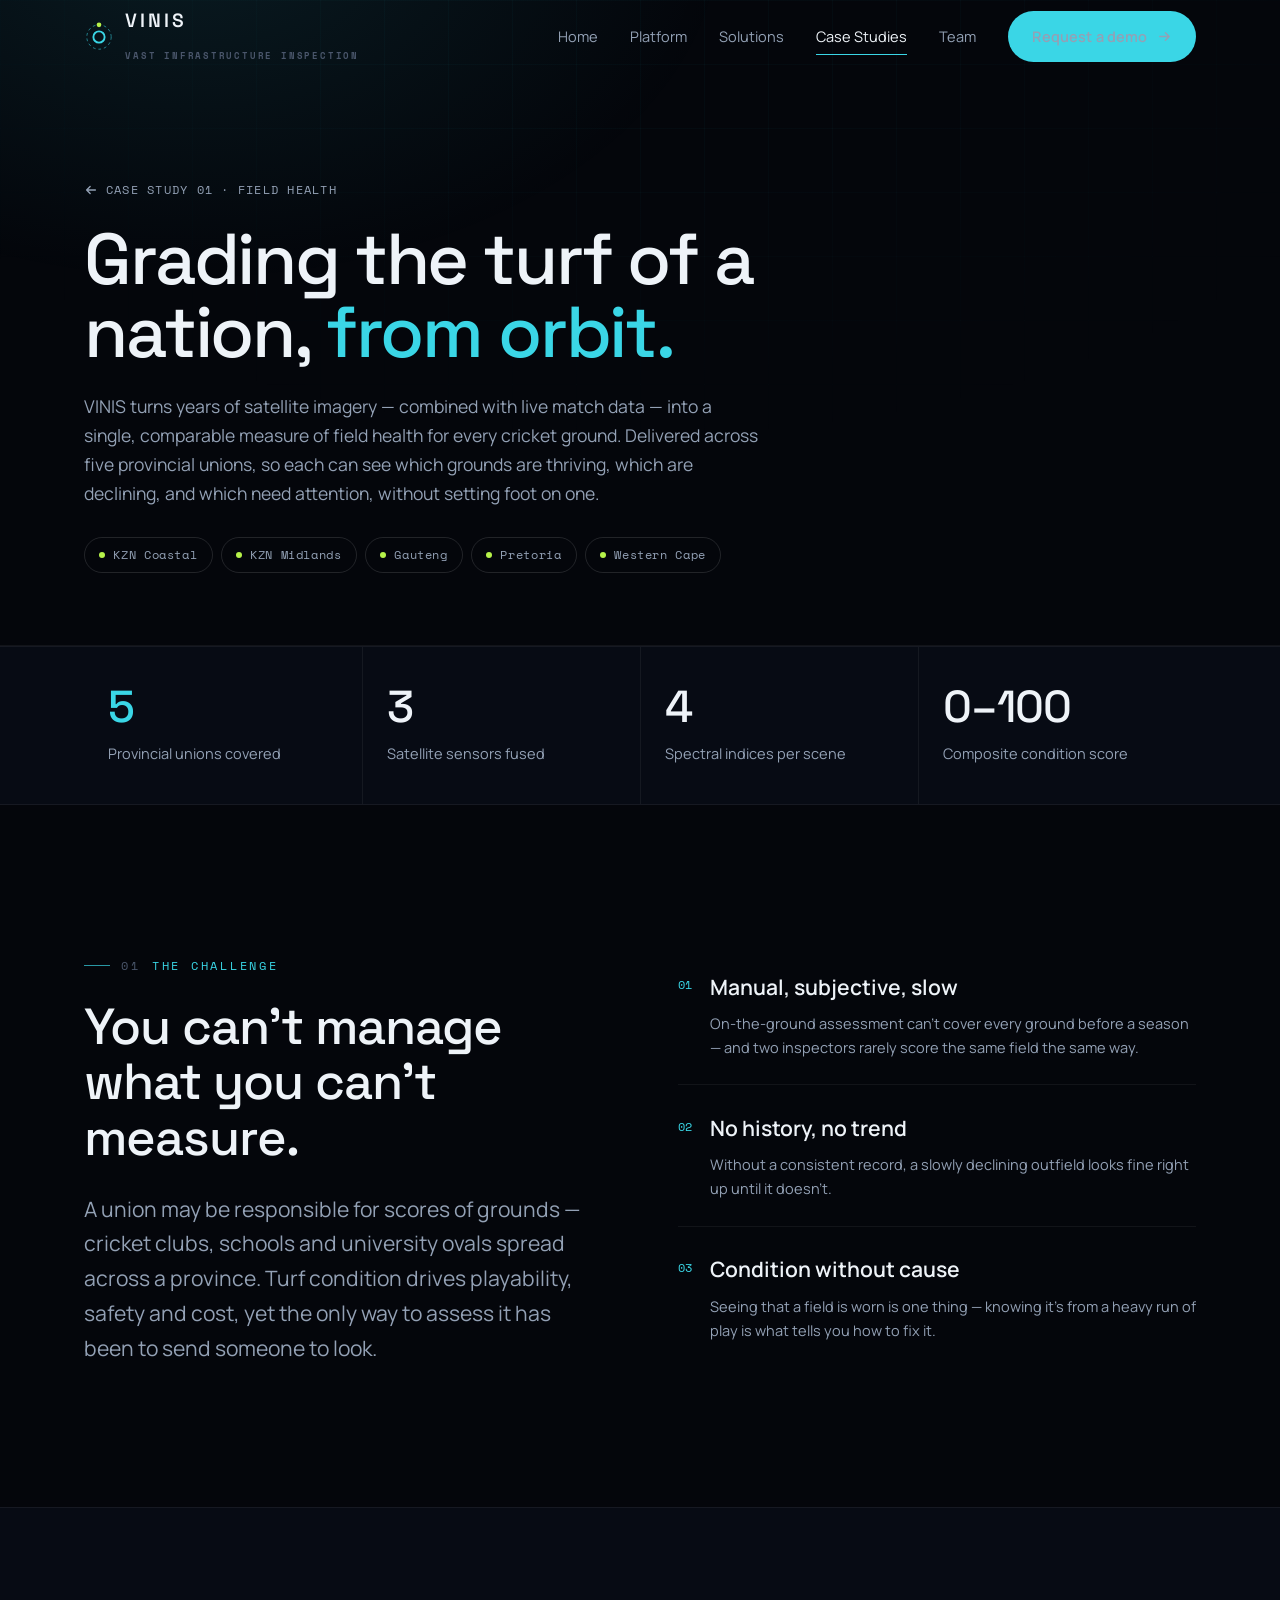
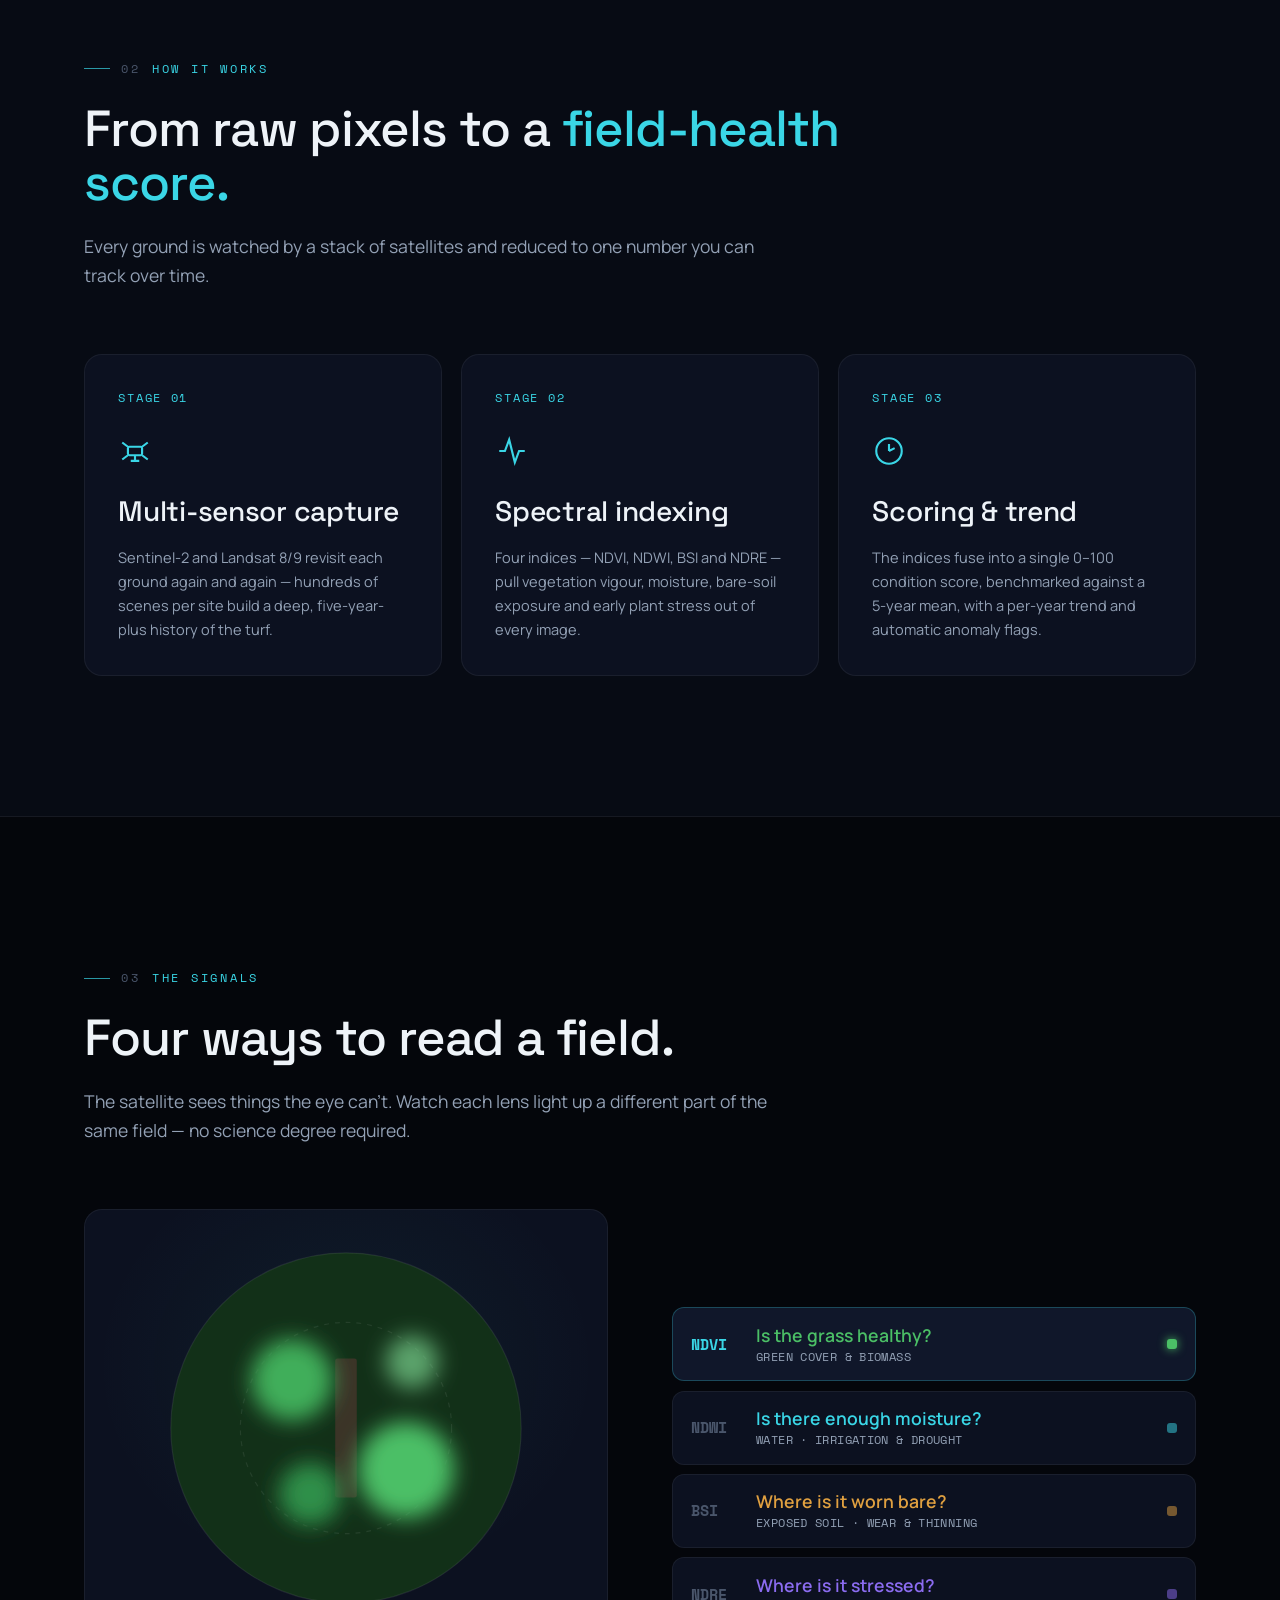
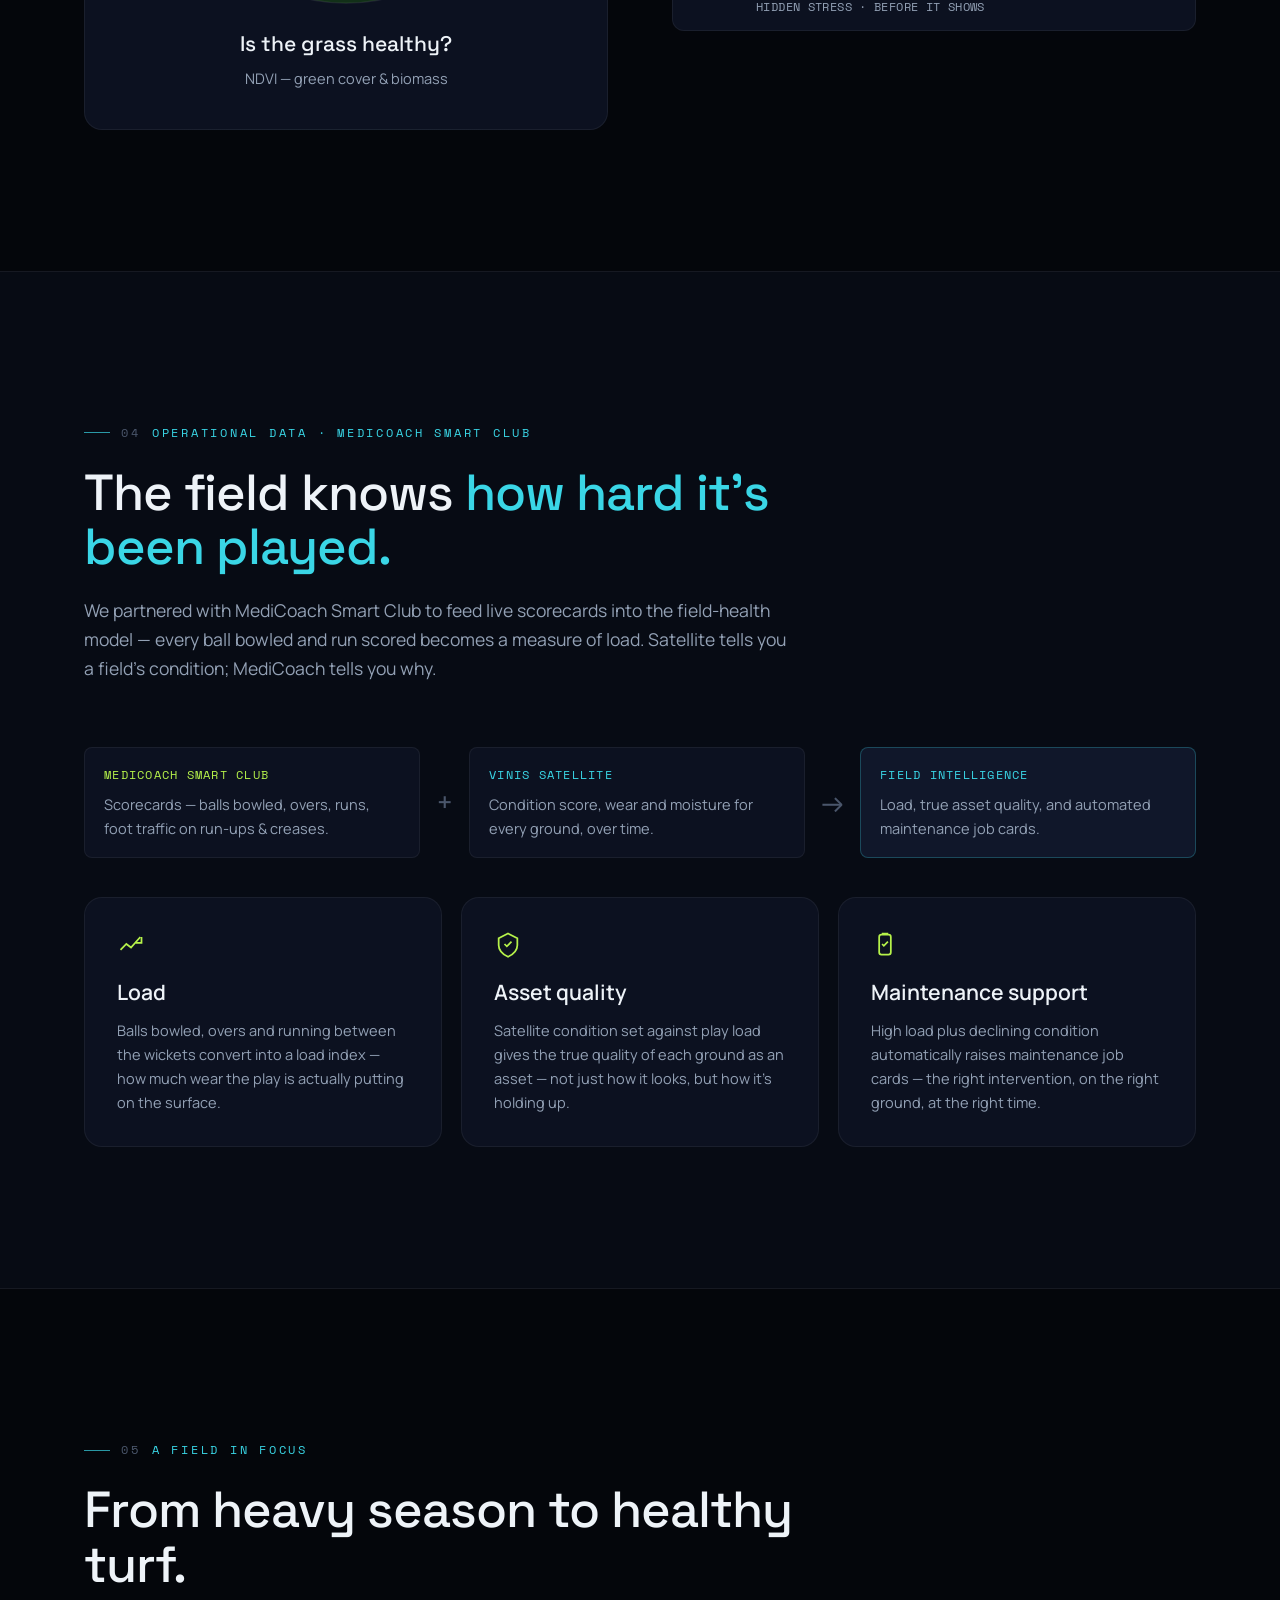
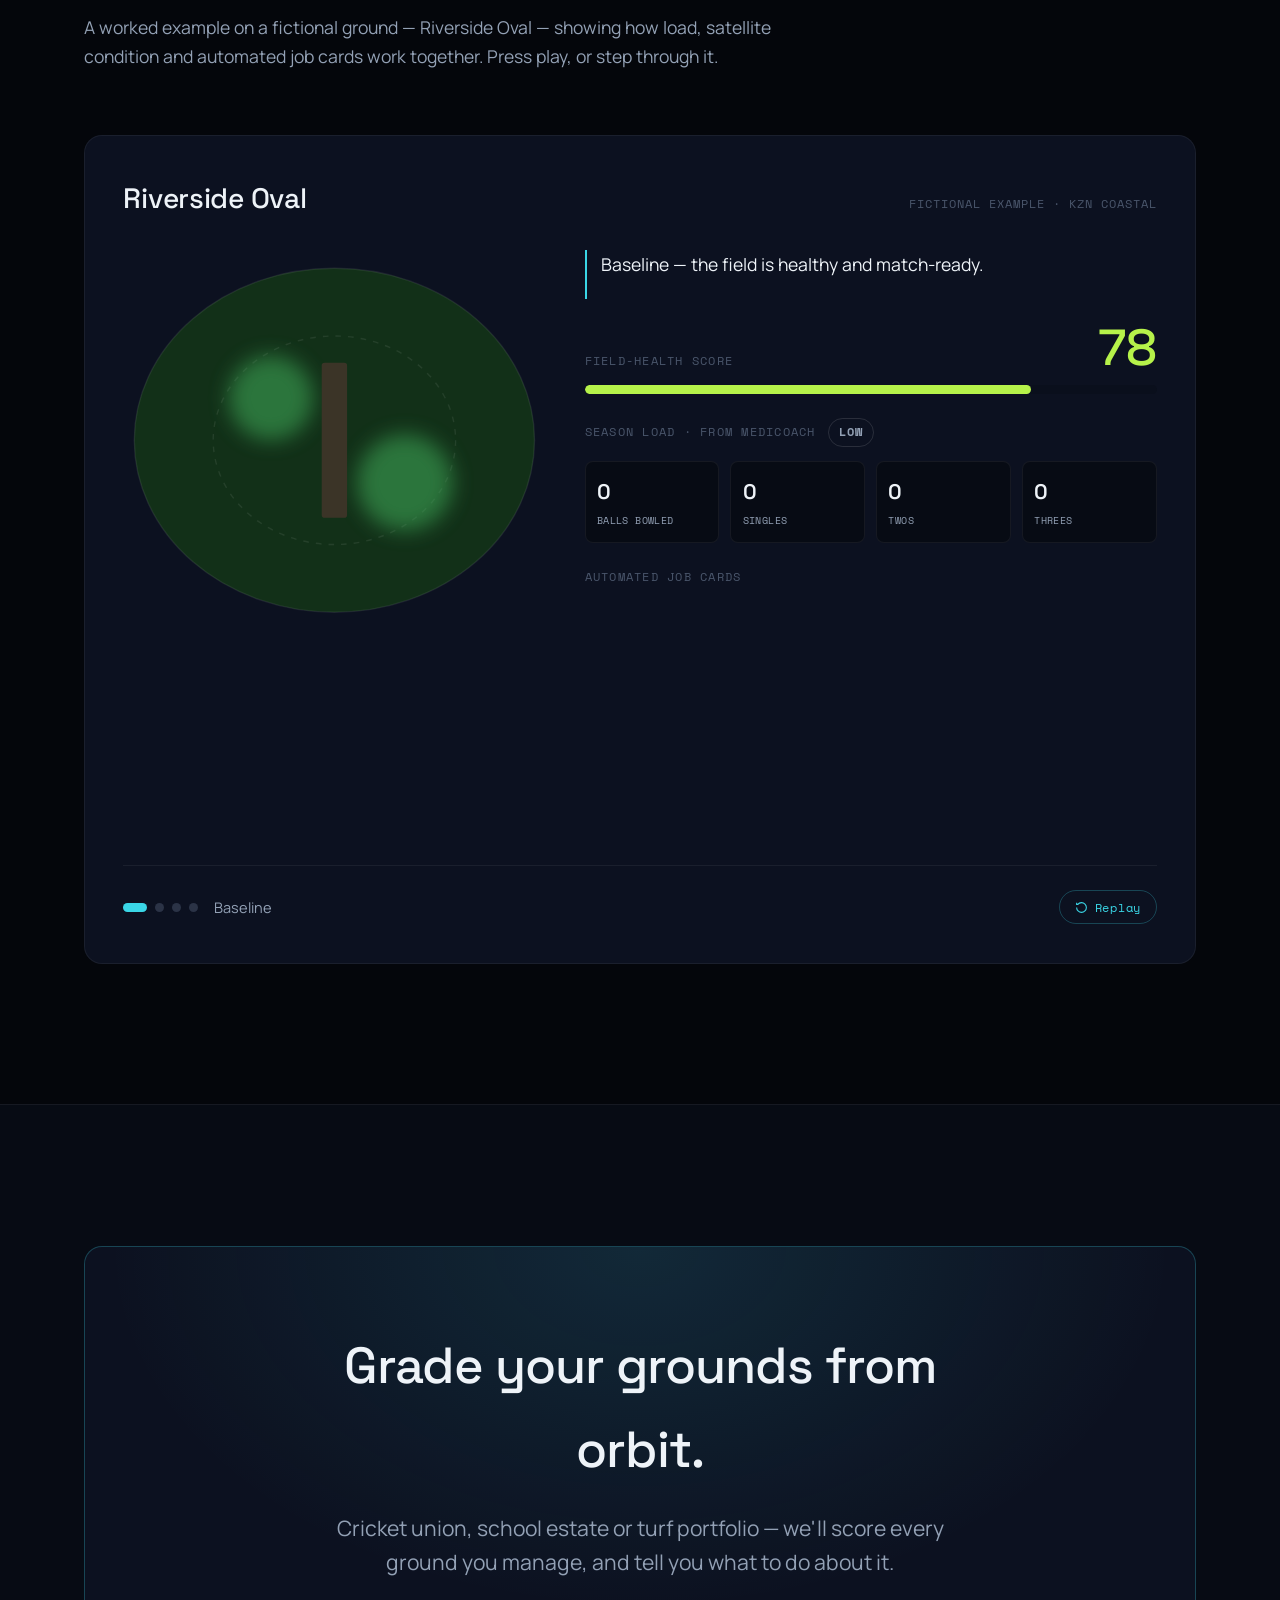
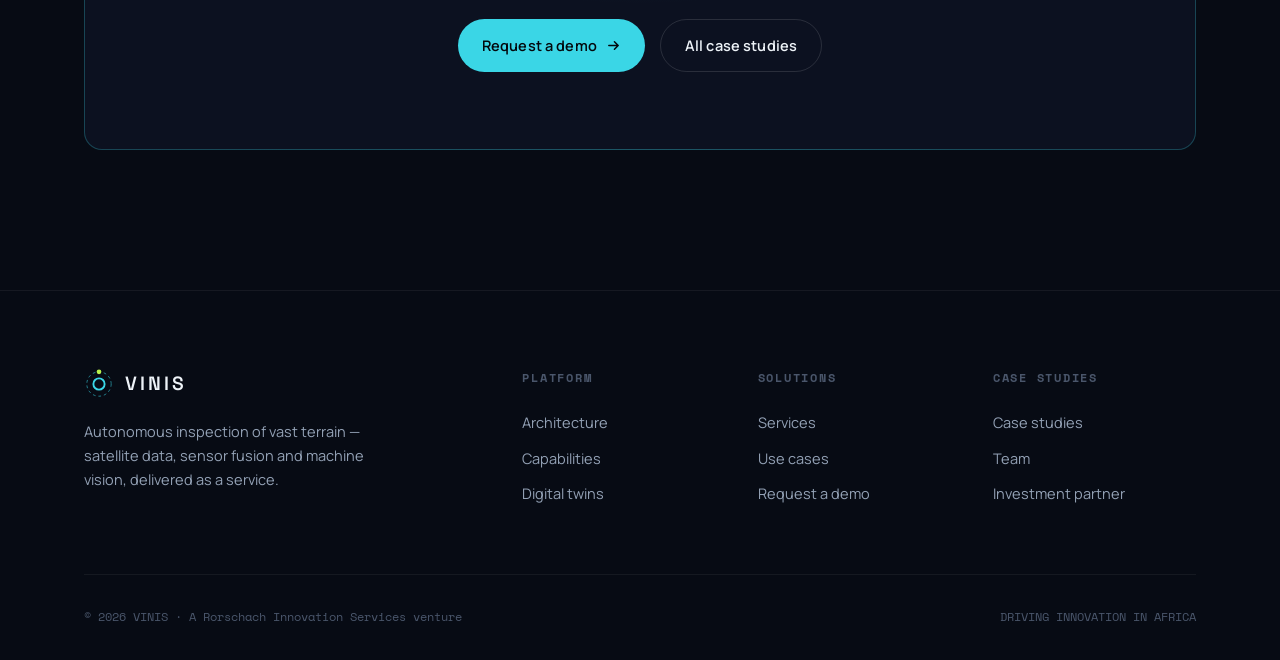
==== case-field-health.html @ d7e84dc3 "Initial VINIS marketing site Multi-page static site (Home, Platform, Solutions, Case Studies, Team) " ====
<!DOCTYPE html>
<html lang="en">
<head>
  <meta charset="UTF-8" />
  <meta name="viewport" content="width=device-width, initial-scale=1.0" />
  <title>Field-Health Monitoring — VINIS Case Study</title>
  <meta name="description" content="How VINIS monitors cricket field health across five South African unions with satellite imagery and MediCoach Smart Club scorecard data — turning play load into automated maintenance job cards for rest, irrigation and topsoil." />

  <link rel="preconnect" href="https://fonts.googleapis.com" />
  <link rel="preconnect" href="https://fonts.gstatic.com" crossorigin />
  <link href="https://fonts.googleapis.com/css2?family=Space+Grotesk:wght@400;500;600;700&family=Manrope:wght@400;500;600;700;800&family=Space+Mono:wght@400;700&display=swap" rel="stylesheet" />
  <link rel="stylesheet" href="style.css" />
  <link rel="icon" href="data:image/svg+xml,%3Csvg xmlns='http://www.w3.org/2000/svg' viewBox='0 0 32 32'%3E%3Ccircle cx='16' cy='16' r='6' fill='none' stroke='%233ad6e6' stroke-width='2'/%3E%3Ccircle cx='16' cy='16' r='13' fill='none' stroke='%233ad6e6' stroke-width='1' stroke-dasharray='3 3' opacity='.6'/%3E%3Ccircle cx='16' cy='3' r='2.5' fill='%23b6f24a'/%3E%3C/svg%3E" />
</head>
<body>

  <!-- ============ NAV ============ -->
  <nav class="nav" id="nav">
    <div class="wrap nav-inner">
      <a href="index.html" class="brand" aria-label="VINIS home">
        <svg class="mark" viewBox="0 0 32 32" fill="none" aria-hidden="true">
          <circle cx="16" cy="16" r="6" stroke="#3ad6e6" stroke-width="2"/>
          <circle cx="16" cy="16" r="13" stroke="#3ad6e6" stroke-width="1" stroke-dasharray="3 3" opacity=".6"/>
          <circle cx="16" cy="3" r="2.5" fill="#b6f24a"/>
        </svg>
        <span>VINIS<br><span class="sub">Vast Infrastructure Inspection</span></span>
      </a>
      <div class="nav-links" id="navLinks">
        <a href="index.html">Home</a>
        <a href="platform.html">Platform</a>
        <a href="solutions.html">Solutions</a>
        <a href="case-studies.html" class="active">Case Studies</a>
        <a href="team.html">Team</a>
        <a href="index.html#contact" class="btn btn-primary">
          Request a demo
          <svg viewBox="0 0 16 16" fill="none"><path d="M3 8h10M9 4l4 4-4 4" stroke="currentColor" stroke-width="1.6" stroke-linecap="round" stroke-linejoin="round"/></svg>
        </a>
      </div>
      <button class="nav-toggle" id="navToggle" aria-label="Menu" aria-expanded="false">
        <span></span><span></span><span></span>
      </button>
    </div>
  </nav>

  <!-- ============ PAGE HEADER ============ -->
  <header class="page-header" id="top">
    <div class="wrap">
      <a href="case-studies.html#cases" class="back-link reveal">
        <svg viewBox="0 0 16 16" fill="none" width="14" height="14"><path d="M13 8H3M7 4L3 8l4 4" stroke="currentColor" stroke-width="1.6" stroke-linecap="round" stroke-linejoin="round"/></svg>
        Case study 01 · Field health
      </a>
      <h1 class="reveal">Grading the turf of a nation, <em>from orbit.</em></h1>
      <p class="lead reveal d1">
        VINIS turns years of satellite imagery — combined with live match data — into a single,
        comparable measure of field health for every cricket ground. Delivered across five
        provincial unions, so each can see which grounds are thriving, which are declining, and
        which need attention, without setting foot on one.
      </p>
      <div class="union-chips reveal d2">
        <span class="union-chip"><span class="dot"></span>KZN Coastal</span>
        <span class="union-chip"><span class="dot"></span>KZN Midlands</span>
        <span class="union-chip"><span class="dot"></span>Gauteng</span>
        <span class="union-chip"><span class="dot"></span>Pretoria</span>
        <span class="union-chip"><span class="dot"></span>Western Cape</span>
      </div>
    </div>
  </header>

  <!-- ============ STAT BAND ============ -->
  <section class="strip">
    <div class="wrap">
      <div class="strip-grid">
        <div class="strip-item">
          <div class="k hl"><span data-count="5" data-dec="0">5</span></div>
          <div class="l">Provincial unions covered</div>
        </div>
        <div class="strip-item">
          <div class="k"><span data-count="3" data-dec="0">3</span></div>
          <div class="l">Satellite sensors fused</div>
        </div>
        <div class="strip-item">
          <div class="k"><span data-count="4" data-dec="0">4</span></div>
          <div class="l">Spectral indices per scene</div>
        </div>
        <div class="strip-item">
          <div class="k">0–100</div>
          <div class="l">Composite condition score</div>
        </div>
      </div>
    </div>
  </section>

  <!-- ============ CHALLENGE ============ -->
  <section class="section-pad" id="challenge">
    <div class="wrap">
      <div class="split">
        <div class="reveal">
          <span class="eyebrow"><span class="num">01</span> The challenge</span>
          <h2 style="font-family:var(--display);font-size:var(--t-2xl);font-weight:500;line-height:1.1;letter-spacing:-0.02em;margin-bottom:1.6rem;">
            You can't manage what you can't measure.
          </h2>
          <p style="color:var(--text-2);font-size:var(--t-lg);">
            A union may be responsible for scores of grounds — cricket clubs, schools and
            university ovals spread across a province. Turf condition drives playability,
            safety and cost, yet the only way to assess it has been to send someone to look.
          </p>
        </div>
        <div class="reveal d1">
          <div class="problem-list">
            <div class="problem-item">
              <span class="pn">01</span>
              <div><h4>Manual, subjective, slow</h4><p>On-the-ground assessment can't cover every ground before a season — and two inspectors rarely score the same field the same way.</p></div>
            </div>
            <div class="problem-item">
              <span class="pn">02</span>
              <div><h4>No history, no trend</h4><p>Without a consistent record, a slowly declining outfield looks fine right up until it doesn't.</p></div>
            </div>
            <div class="problem-item">
              <span class="pn">03</span>
              <div><h4>Condition without cause</h4><p>Seeing that a field is worn is one thing — knowing it's from a heavy run of play is what tells you how to fix it.</p></div>
            </div>
          </div>
        </div>
      </div>
    </div>
  </section>

  <!-- ============ HOW IT WORKS ============ -->
  <section class="section-pad" id="how" style="background:var(--bg-2);border-block:1px solid var(--border);">
    <div class="wrap">
      <div class="section-head reveal">
        <span class="eyebrow"><span class="num">02</span> How it works</span>
        <h2>From raw pixels to a <em>field-health score.</em></h2>
        <p>Every ground is watched by a stack of satellites and reduced to one number you can track over time.</p>
      </div>
      <div class="steps">
        <div class="step reveal">
          <div class="sn">STAGE 01</div>
          <svg class="icn" viewBox="0 0 24 24" fill="none" stroke="currentColor" stroke-width="1.5"><rect x="7" y="9" width="10" height="6" rx="1"/><path d="M3 6l4 3M3 18l4-3M21 6l-4 3M21 18l-4-3M12 15v4M9 19h6"/></svg>
          <h3>Multi-sensor capture</h3>
          <p>Sentinel-2 and Landsat 8/9 revisit each ground again and again — hundreds of scenes per site build a deep, five-year-plus history of the turf.</p>
        </div>
        <div class="step reveal d1">
          <div class="sn">STAGE 02</div>
          <svg class="icn" viewBox="0 0 24 24" fill="none" stroke="currentColor" stroke-width="1.5"><path d="M3 12h4l3-8 4 16 3-8h4"/></svg>
          <h3>Spectral indexing</h3>
          <p>Four indices — NDVI, NDWI, BSI and NDRE — pull vegetation vigour, moisture, bare-soil exposure and early plant stress out of every image.</p>
        </div>
        <div class="step reveal d2">
          <div class="sn">STAGE 03</div>
          <svg class="icn" viewBox="0 0 24 24" fill="none" stroke="currentColor" stroke-width="1.5"><circle cx="12" cy="12" r="9"/><path d="M12 12l4-2M12 7v5"/></svg>
          <h3>Scoring &amp; trend</h3>
          <p>The indices fuse into a single 0–100 condition score, benchmarked against a 5-year mean, with a per-year trend and automatic anomaly flags.</p>
        </div>
      </div>
    </div>
  </section>

  <!-- ============ SIGNALS (ANIMATED) ============ -->
  <section class="section-pad" id="signals">
    <div class="wrap">
      <div class="section-head reveal">
        <span class="eyebrow"><span class="num">03</span> The signals</span>
        <h2>Four ways to read a field.</h2>
        <p>The satellite sees things the eye can't. Watch each lens light up a different part of the same field — no science degree required.</p>
      </div>

      <div class="lens reveal" id="lens">
        <div class="lens-figwrap">
          <div class="lens-fig" data-mode="0">
            <svg viewBox="0 0 300 300" role="img" aria-label="A cricket field seen through four satellite lenses">
              <defs><filter id="soft" x="-30%" y="-30%" width="160%" height="160%"><feGaussianBlur stdDeviation="9"/></filter></defs>
              <!-- base field -->
              <ellipse cx="150" cy="150" rx="146" ry="146" fill="#123018"/>
              <ellipse cx="150" cy="150" rx="146" ry="146" fill="none" stroke="rgba(255,255,255,0.08)"/>
              <ellipse cx="150" cy="150" rx="88" ry="88" fill="none" stroke="rgba(255,255,255,0.08)" stroke-dasharray="4 5"/>
              <rect x="141" y="92" width="18" height="116" rx="2" fill="#3b3427"/>
              <!-- NDVI (vegetation vigour) -->
              <g class="m m0" filter="url(#soft)">
                <circle cx="105" cy="110" r="34" fill="#3fae5a"/>
                <circle cx="200" cy="185" r="40" fill="#4bbf66"/>
                <circle cx="120" cy="205" r="26" fill="#2f8f48"/>
                <circle cx="205" cy="95" r="22" fill="#7bd48f" opacity="0.7"/>
              </g>
              <!-- NDWI (moisture) -->
              <g class="m m1" filter="url(#soft)">
                <circle cx="120" cy="180" r="42" fill="#3ad6e6"/>
                <circle cx="195" cy="120" r="30" fill="#49b6e0"/>
                <circle cx="215" cy="205" r="20" fill="#8a6a3a" opacity="0.6"/>
              </g>
              <!-- BSI (bare soil / wear) -->
              <g class="m m2" filter="url(#soft)">
                <rect x="132" y="86" width="36" height="30" rx="6" fill="#c08a3e"/>
                <rect x="132" y="184" width="36" height="30" rx="6" fill="#c08a3e"/>
                <ellipse cx="95" cy="95" rx="30" ry="14" transform="rotate(-35 95 95)" fill="#b07a3a"/>
                <ellipse cx="205" cy="205" rx="30" ry="14" transform="rotate(-35 205 205)" fill="#b07a3a"/>
              </g>
              <!-- NDRE (early stress) -->
              <g class="m m3" filter="url(#soft)">
                <circle cx="150" cy="150" r="120" fill="#2f8f48" opacity="0.35"/>
                <circle cx="110" cy="130" r="16" fill="#8b6cf0"/>
                <circle cx="195" cy="175" r="13" fill="#a07cf5"/>
                <circle cx="165" cy="95" r="10" fill="#7c6cf0"/>
              </g>
            </svg>
          </div>
          <div class="lens-now">
            <div class="lq" id="lensQ">Is the grass healthy?</div>
            <div class="lsub" id="lensSub">NDVI — green cover &amp; biomass</div>
          </div>
        </div>

        <div class="lens-tabs" id="lensTabs">
          <button class="lens-tab active" data-i="0" style="color:#4bbf66">
            <span class="code">NDVI</span>
            <span><span class="lt-q">Is the grass healthy?</span><br><span class="lt-sub">GREEN COVER &amp; BIOMASS</span></span>
            <span class="swatch" style="background:#4bbf66"></span>
          </button>
          <button class="lens-tab" data-i="1" style="color:#3ad6e6">
            <span class="code">NDWI</span>
            <span><span class="lt-q">Is there enough moisture?</span><br><span class="lt-sub">WATER · IRRIGATION &amp; DROUGHT</span></span>
            <span class="swatch" style="background:#3ad6e6"></span>
          </button>
          <button class="lens-tab" data-i="2" style="color:#e0a040">
            <span class="code">BSI</span>
            <span><span class="lt-q">Where is it worn bare?</span><br><span class="lt-sub">EXPOSED SOIL · WEAR &amp; THINNING</span></span>
            <span class="swatch" style="background:#e0a040"></span>
          </button>
          <button class="lens-tab" data-i="3" style="color:#8b6cf0">
            <span class="code">NDRE</span>
            <span><span class="lt-q">Where is it stressed?</span><br><span class="lt-sub">HIDDEN STRESS · BEFORE IT SHOWS</span></span>
            <span class="swatch" style="background:#8b6cf0"></span>
          </button>
        </div>
      </div>
    </div>
  </section>

  <!-- ============ MEDICOACH INTEGRATION ============ -->
  <section class="section-pad" id="medicoach" style="background:var(--bg-2);border-block:1px solid var(--border);">
    <div class="wrap">
      <div class="section-head reveal">
        <span class="eyebrow"><span class="num">04</span> Operational data · MediCoach Smart Club</span>
        <h2>The field knows <em>how hard it's been played.</em></h2>
        <p>We partnered with MediCoach Smart Club to feed live scorecards into the field-health model — every ball bowled and run scored becomes a measure of load. Satellite tells you a field's condition; MediCoach tells you why.</p>
      </div>

      <div class="mc-flow reveal">
        <div class="mc-node src2">
          <span class="mc-src">MediCoach Smart Club</span>
          <p>Scorecards — balls bowled, overs, runs, foot traffic on run-ups &amp; creases.</p>
        </div>
        <div class="mc-op">+</div>
        <div class="mc-node">
          <span class="mc-src">VINIS satellite</span>
          <p>Condition score, wear and moisture for every ground, over time.</p>
        </div>
        <div class="mc-op">→</div>
        <div class="mc-node hl">
          <span class="mc-src">Field intelligence</span>
          <p>Load, true asset quality, and automated maintenance job cards.</p>
        </div>
      </div>

      <div class="feat-grid">
        <div class="feat reveal">
          <svg class="icn" viewBox="0 0 24 24" fill="none" stroke="currentColor" stroke-width="1.5"><path d="M3 17l5-5 4 3 8-9"/><path d="M21 6v5h-5"/></svg>
          <h4>Load</h4>
          <p>Balls bowled, overs and running between the wickets convert into a load index — how much wear the play is actually putting on the surface.</p>
        </div>
        <div class="feat reveal d1">
          <svg class="icn" viewBox="0 0 24 24" fill="none" stroke="currentColor" stroke-width="1.5"><path d="M12 3l8 4v6c0 5-4 8-8 10-4-2-8-5-8-10V7l8-4Z"/><path d="M9 12l2 2 4-4"/></svg>
          <h4>Asset quality</h4>
          <p>Satellite condition set against play load gives the true quality of each ground as an asset — not just how it looks, but how it's holding up.</p>
        </div>
        <div class="feat reveal d2">
          <svg class="icn" viewBox="0 0 24 24" fill="none" stroke="currentColor" stroke-width="1.5"><path d="M9 4h6a2 2 0 012 2v13a2 2 0 01-2 2H9a2 2 0 01-2-2V6a2 2 0 012-2Z"/><path d="M10 4V3h4v1M9.5 12l1.5 1.5 3.5-3.5"/></svg>
          <h4>Maintenance support</h4>
          <p>High load plus declining condition automatically raises maintenance job cards — the right intervention, on the right ground, at the right time.</p>
        </div>
      </div>
    </div>
  </section>

  <!-- ============ FIELD IN FOCUS (RECOVERY ANIMATION) ============ -->
  <section class="section-pad" id="example">
    <div class="wrap">
      <div class="section-head reveal">
        <span class="eyebrow"><span class="num">05</span> A field in focus</span>
        <h2>From heavy season to healthy turf.</h2>
        <p>A worked example on a fictional ground — Riverside Oval — showing how load, satellite condition and automated job cards work together. Press play, or step through it.</p>
      </div>

      <div class="rec reveal" id="rec" data-step="0">
        <div class="rec-head">
          <h3>Riverside Oval</h3>
          <span class="rec-loc">FICTIONAL EXAMPLE · KZN COASTAL</span>
        </div>

        <div class="rec-body">
          <!-- field visual -->
          <div class="rec-field">
            <svg viewBox="0 0 300 270" role="img" aria-label="Riverside Oval condition, changing as load is applied and interventions are made">
              <defs><filter id="soft2" x="-30%" y="-30%" width="160%" height="160%"><feGaussianBlur stdDeviation="7"/></filter></defs>
              <!-- healthy base -->
              <ellipse cx="150" cy="135" rx="142" ry="122" fill="#123018"/>
              <ellipse cx="150" cy="135" rx="142" ry="122" fill="none" stroke="rgba(255,255,255,0.08)"/>
              <ellipse cx="150" cy="135" rx="86" ry="74" fill="none" stroke="rgba(255,255,255,0.08)" stroke-dasharray="4 5"/>
              <g filter="url(#soft2)" opacity="0.55">
                <circle cx="105" cy="105" r="30" fill="#3fae5a"/>
                <circle cx="200" cy="165" r="34" fill="#3fae5a"/>
              </g>
              <rect x="141" y="80" width="18" height="110" rx="2" fill="#3b3427"/>
              <!-- wear layer -->
              <g class="wear">
                <ellipse cx="150" cy="135" rx="142" ry="122" fill="#7a2e22" opacity="0.30" filter="url(#soft2)"/>
                <rect x="135" y="74" width="30" height="26" rx="5" fill="#9a5a2a" filter="url(#soft2)"/>
                <rect x="135" y="170" width="30" height="26" rx="5" fill="#9a5a2a" filter="url(#soft2)"/>
                <path d="M150 92 L96 46" stroke="#9a5a2a" stroke-width="11" stroke-linecap="round" opacity="0.75" filter="url(#soft2)"/>
                <path d="M150 92 L206 46" stroke="#9a5a2a" stroke-width="11" stroke-linecap="round" opacity="0.75" filter="url(#soft2)"/>
                <path d="M150 178 L96 224" stroke="#9a5a2a" stroke-width="11" stroke-linecap="round" opacity="0.75" filter="url(#soft2)"/>
                <path d="M150 178 L206 224" stroke="#9a5a2a" stroke-width="11" stroke-linecap="round" opacity="0.75" filter="url(#soft2)"/>
              </g>
            </svg>
          </div>

          <!-- panel -->
          <div class="rec-panel">
            <div class="rec-cap" id="recCap">Baseline — the field is healthy and match-ready.</div>

            <div>
              <div class="rec-score-row">
                <span class="rlabel">Field-health score</span>
                <span class="big" id="recScore" style="color:var(--lime)">78</span>
              </div>
              <div class="meter"><div class="meter-fill" id="recMeter" style="width:78%;background:var(--lime)"></div></div>
            </div>

            <div>
              <div class="rec-load-head">
                <span class="rlabel">Season load · from MediCoach</span>
                <span class="load-badge" id="recBadge">LOW</span>
              </div>
              <div class="rec-load">
                <div class="load-stat"><div class="lv" id="ldBalls">0</div><div class="ll">Balls bowled</div></div>
                <div class="load-stat"><div class="lv" id="ldSingles">0</div><div class="ll">Singles</div></div>
                <div class="load-stat"><div class="lv" id="ldTwos">0</div><div class="ll">Twos</div></div>
                <div class="load-stat"><div class="lv" id="ldThrees">0</div><div class="ll">Threes</div></div>
              </div>
            </div>

            <div>
              <div class="rec-jobs-label">Automated job cards</div>
              <div class="rec-jobs">
                <div class="jobcard">
                  <svg class="jc-icn" viewBox="0 0 24 24" fill="none" stroke="currentColor" stroke-width="1.6"><circle cx="12" cy="12" r="9"/><path d="M12 7v5l3 2"/></svg>
                  <div><h6>Rest — 14 days</h6><p>Take the square out of rotation to let the worn ends recover.</p></div>
                  <span class="jc-done">DONE</span>
                </div>
                <div class="jobcard">
                  <svg class="jc-icn" viewBox="0 0 24 24" fill="none" stroke="currentColor" stroke-width="1.6"><path d="M12 3s6 7 6 11a6 6 0 01-12 0c0-4 6-11 6-11Z"/></svg>
                  <div><h6>Targeted irrigation</h6><p>Raise moisture on the dry, high-wear running lines flagged by NDWI.</p></div>
                  <span class="jc-done">DONE</span>
                </div>
                <div class="jobcard">
                  <svg class="jc-icn" viewBox="0 0 24 24" fill="none" stroke="currentColor" stroke-width="1.6"><path d="M3 17h18M5 17l3-6h8l3 6M9 11V7h6v4"/></svg>
                  <div><h6>Topsoil to worn ends</h6><p>Re-dress and re-seed the bare pitch ends picked up by BSI.</p></div>
                  <span class="jc-done">DONE</span>
                </div>
              </div>
            </div>
          </div>
        </div>

        <div class="rec-controls">
          <div class="rec-dots" id="recDots">
            <button class="rec-dot active" data-s="0" aria-label="Step 1"></button>
            <button class="rec-dot" data-s="1" aria-label="Step 2"></button>
            <button class="rec-dot" data-s="2" aria-label="Step 3"></button>
            <button class="rec-dot" data-s="3" aria-label="Step 4"></button>
          </div>
          <span class="rec-step-name" id="recStepName">Baseline</span>
          <button class="rec-replay" id="recReplay">
            <svg viewBox="0 0 24 24" fill="none" stroke="currentColor" stroke-width="2"><path d="M3 12a9 9 0 109-9 9 9 0 00-7 3.3M3 3v3.3h3.3"/></svg>
            Replay
          </button>
        </div>
      </div>
    </div>
  </section>

  <!-- ============ CTA ============ -->
  <section class="section-pad" id="contact" style="background:var(--bg-2);border-top:1px solid var(--border);">
    <div class="wrap">
      <div class="cta reveal">
        <h2>Grade your grounds from orbit.</h2>
        <p>Cricket union, school estate or turf portfolio — we'll score every ground you manage, and tell you what to do about it.</p>
        <div class="hero-cta">
          <a href="mailto:info@rorschach.co.za?subject=VINIS%20field-health%20enquiry" class="btn btn-primary">
            Request a demo
            <svg viewBox="0 0 16 16" fill="none"><path d="M3 8h10M9 4l4 4-4 4" stroke="currentColor" stroke-width="1.6" stroke-linecap="round" stroke-linejoin="round"/></svg>
          </a>
          <a href="case-studies.html#cases" class="btn btn-ghost">All case studies</a>
        </div>
      </div>
    </div>
  </section>

  <!-- ============ FOOTER ============ -->
  <footer class="footer">
    <div class="wrap">
      <div class="footer-grid">
        <div>
          <a href="index.html" class="brand">
            <svg class="mark" viewBox="0 0 32 32" fill="none" aria-hidden="true">
              <circle cx="16" cy="16" r="6" stroke="#3ad6e6" stroke-width="2"/>
              <circle cx="16" cy="16" r="13" stroke="#3ad6e6" stroke-width="1" stroke-dasharray="3 3" opacity=".6"/>
              <circle cx="16" cy="3" r="2.5" fill="#b6f24a"/>
            </svg>
            <span>VINIS</span>
          </a>
          <p class="fdesc">Autonomous inspection of vast terrain — satellite data, sensor fusion and machine vision, delivered as a service.</p>
        </div>
        <div class="footer-col">
          <h6>Platform</h6>
          <a href="platform.html#architecture">Architecture</a>
          <a href="platform.html#capabilities">Capabilities</a>
          <a href="platform.html#twin">Digital twins</a>
        </div>
        <div class="footer-col">
          <h6>Solutions</h6>
          <a href="solutions.html">Services</a>
          <a href="solutions.html#use-cases">Use cases</a>
          <a href="index.html#contact">Request a demo</a>
        </div>
        <div class="footer-col">
          <h6>Case studies</h6>
          <a href="case-studies.html#cases">Case studies</a>
          <a href="team.html#team">Team</a>
          <a href="team.html#partner">Investment partner</a>
        </div>
      </div>
      <div class="footer-bottom">
        <span>© 2026 VINIS · A Rorschach Innovation Services venture</span>
        <span>DRIVING INNOVATION IN AFRICA</span>
      </div>
    </div>
  </footer>

  <script src="script.js"></script>
  <script>
  /* ---- page animations: lens cycler + recovery sequence ---- */
  (function () {
    'use strict';
    var reduce = window.matchMedia('(prefers-reduced-motion: reduce)').matches;

    /* --- Lens cycler --- */
    var lens = document.getElementById('lens');
    if (lens) {
      var fig = lens.querySelector('.lens-fig');
      var tabs = [].slice.call(document.querySelectorAll('#lensTabs .lens-tab'));
      var qEl = document.getElementById('lensQ');
      var subEl = document.getElementById('lensSub');
      var LENS = [
        { q: 'Is the grass healthy?', s: 'NDVI — green cover & biomass' },
        { q: 'Is there enough moisture?', s: 'NDWI — water, irrigation & drought' },
        { q: 'Where is it worn bare?', s: 'BSI — exposed soil, wear & thinning' },
        { q: 'Where is it stressed?', s: 'NDRE — hidden stress, before it shows' }
      ];
      var li = 0, lensTimer = null;
      function setLens(i) {
        li = i;
        fig.setAttribute('data-mode', i);
        tabs.forEach(function (t, k) { t.classList.toggle('active', k === i); });
        qEl.textContent = LENS[i].q;
        subEl.textContent = LENS[i].s;
      }
      function lensNext() { setLens((li + 1) % 4); }
      function startLens() { if (!reduce) { clearInterval(lensTimer); lensTimer = setInterval(lensNext, 2600); } }
      tabs.forEach(function (t) {
        t.addEventListener('click', function () { setLens(+t.getAttribute('data-i')); startLens(); });
      });
      setLens(0); startLens();
    }

    /* --- Recovery sequence --- */
    var rec = document.getElementById('rec');
    if (rec) {
      var STEPS = [
        { score: 78, color: 'var(--lime)', badge: 'LOW', badgeHigh: false,
          load: [0, 0, 0, 0], name: 'Baseline',
          cap: 'Baseline — the field is healthy and match-ready.' },
        { score: 46, color: 'var(--amber)', badge: 'HIGH', badgeHigh: true,
          load: [1240, 320, 145, 22], name: 'Heavy load',
          cap: 'MediCoach scorecards show a heavy season — 1,240 balls bowled and hundreds of runs run. Load spikes, and the surface wears.' },
        { score: 46, color: 'var(--amber)', badge: 'HIGH', badgeHigh: true,
          load: [1240, 320, 145, 22], name: 'Job cards issued',
          cap: 'VINIS pairs the load with satellite wear and auto-issues three maintenance job cards.' },
        { score: 80, color: 'var(--lime)', badge: 'LOW', badgeHigh: false,
          load: [1240, 320, 145, 22], name: 'Recovered',
          cap: 'After rest, targeted irrigation and topsoil to the worn ends — Riverside Oval is back to healthy.' }
      ];
      var scoreEl = document.getElementById('recScore');
      var meterEl = document.getElementById('recMeter');
      var badgeEl = document.getElementById('recBadge');
      var capEl = document.getElementById('recCap');
      var nameEl = document.getElementById('recStepName');
      var dots = [].slice.call(document.querySelectorAll('#recDots .rec-dot'));
      var loadEls = ['ldBalls', 'ldSingles', 'ldTwos', 'ldThrees'].map(function (id) { return document.getElementById(id); });
      var cur = 0, recTimer = null, countTimers = [];

      function fmt(n) { return n >= 1000 ? n.toLocaleString('en-US') : String(n); }
      function countTo(el, target) {
        if (reduce || target === 0) { el.textContent = fmt(target); return; }
        var start = null, dur = 900, from = 0;
        function frame(t) {
          if (start === null) start = t;
          var p = Math.min((t - start) / dur, 1), eased = 1 - Math.pow(1 - p, 3);
          el.textContent = fmt(Math.round(target * eased));
          if (p < 1) countTimers.push(requestAnimationFrame(frame));
        }
        countTimers.push(requestAnimationFrame(frame));
      }
      function setStep(i) {
        cur = i;
        var s = STEPS[i];
        countTimers.forEach(function (id) { cancelAnimationFrame(id); });
        countTimers = [];
        rec.setAttribute('data-step', i);
        scoreEl.textContent = s.score;
        scoreEl.style.color = s.color;
        meterEl.style.width = s.score + '%';
        meterEl.style.background = s.color;
        badgeEl.textContent = s.badge;
        badgeEl.classList.toggle('high', s.badgeHigh);
        capEl.textContent = s.cap;
        nameEl.textContent = s.name;
        dots.forEach(function (d, k) { d.classList.toggle('active', k === i); });
        loadEls.forEach(function (el, k) { countTo(el, s.load[k]); });
      }
      function next() { setStep((cur + 1) % 4); }
      function startRec() { if (!reduce) { clearInterval(recTimer); recTimer = setInterval(next, 3000); } }

      dots.forEach(function (d) {
        d.addEventListener('click', function () { setStep(+d.getAttribute('data-s')); startRec(); });
      });
      document.getElementById('recReplay').addEventListener('click', function () { setStep(0); startRec(); });

      // start when scrolled into view
      var started = false;
      var io = new IntersectionObserver(function (entries) {
        entries.forEach(function (e) {
          if (e.isIntersecting && !started) { started = true; setStep(0); startRec(); io.disconnect(); }
        });
      }, { threshold: 0.35 });
      io.observe(rec);
    }
  })();
  </script>
</body>
</html>
---- style.css ----
/* ==========================================================================
   VINIS — Vast Infrastructure Inspection Solution
   Autonomous terrain inspection from orbit
   A Rorschach Innovation Services venture
   Stylesheet — deep-tech / earth-observation system
   ========================================================================== */

/* ===========================
   DESIGN TOKENS
   =========================== */
:root {
  /* Base — deep space */
  --bg:        #04060b;
  --bg-2:      #070b14;
  --bg-3:      #0a0f1c;
  --bg-card:   #0c1120;
  --bg-card-h: #10172a;

  /* Accents */
  --cyan:      #3ad6e6;   /* primary — satellite signal */
  --cyan-2:    #17b8cc;
  --cyan-dim:  rgba(58, 214, 230, 0.10);
  --cyan-bdr:  rgba(58, 214, 230, 0.26);
  --lime:      #b6f24a;   /* secondary — vegetation / health index */
  --lime-dim:  rgba(182, 242, 74, 0.10);
  --amber:     #f2a93b;   /* alert / anomaly */
  --violet:    #7c6cf0;

  /* Text */
  --text:      #eef3f8;
  --text-2:    #93a1b5;
  --text-3:    #4a566b;
  --text-4:    #2b3346;

  /* Lines */
  --border:    rgba(255, 255, 255, 0.06);
  --border-2:  rgba(255, 255, 255, 0.12);
  --grid-line: rgba(58, 214, 230, 0.055);

  /* Type */
  --font:      'Manrope', -apple-system, BlinkMacSystemFont, 'Segoe UI', sans-serif;
  --display:   'Space Grotesk', 'Manrope', sans-serif;
  --mono:      'Space Mono', ui-monospace, 'SF Mono', Menlo, monospace;

  /* Fluid scale */
  --t-xs:   clamp(0.7rem,  0.66rem + 0.15vw, 0.78rem);
  --t-sm:   clamp(0.82rem, 0.79rem + 0.15vw, 0.92rem);
  --t-base: clamp(1rem,    0.96rem + 0.18vw, 1.1rem);
  --t-lg:   clamp(1.1rem,  1rem    + 0.4vw,  1.35rem);
  --t-xl:   clamp(1.4rem,  1.2rem  + 0.7vw,  2rem);
  --t-2xl:  clamp(2.2rem,  1.65rem + 1.9vw,  3.6rem);
  --t-3xl:  clamp(2.9rem,  2.1rem  + 3vw,    5.2rem);
  --t-hero: clamp(3.2rem,  2rem    + 7vw,   10rem);

  /* Spacing */
  --pad:     clamp(1.25rem, 5vw, 4rem);
  --max-w:   1240px;
  --section: clamp(5.5rem, 11vw, 10rem);

  --radius:    8px;
  --radius-lg: 18px;
  --ease:      0.35s cubic-bezier(0.22, 1, 0.36, 1);
  --ease-slow: 0.7s cubic-bezier(0.16, 1, 0.3, 1);
}

/* ===========================
   RESET
   =========================== */
*, *::before, *::after { box-sizing: border-box; margin: 0; padding: 0; }

html {
  scroll-behavior: smooth;
  scroll-padding-top: 90px;
  -webkit-text-size-adjust: 100%;
}

body {
  font-family: var(--font);
  background: var(--bg);
  color: var(--text);
  font-size: var(--t-base);
  line-height: 1.65;
  font-weight: 400;
  -webkit-font-smoothing: antialiased;
  text-rendering: optimizeLegibility;
  overflow-x: hidden;
}

img, svg { display: block; max-width: 100%; }
a { color: inherit; text-decoration: none; }
button { font-family: inherit; cursor: pointer; border: none; background: none; color: inherit; }
::selection { background: var(--cyan); color: #04060b; }

/* Subtle site-wide terrain grid */
body::before {
  content: "";
  position: fixed;
  inset: 0;
  z-index: 0;
  pointer-events: none;
  background-image:
    linear-gradient(var(--grid-line) 1px, transparent 1px),
    linear-gradient(90deg, var(--grid-line) 1px, transparent 1px);
  background-size: 64px 64px;
  mask-image: radial-gradient(ellipse 90% 70% at 50% 0%, #000 20%, transparent 75%);
  opacity: 0.6;
}

/* ===========================
   LAYOUT
   =========================== */
.wrap {
  width: 100%;
  max-width: var(--max-w);
  margin-inline: auto;
  padding-inline: var(--pad);
  position: relative;
  z-index: 1;
}

section { position: relative; z-index: 1; }

.section-pad { padding-block: var(--section); }

/* Section eyebrow — numbered technical label */
.eyebrow {
  display: inline-flex;
  align-items: center;
  gap: 0.7rem;
  font-family: var(--mono);
  font-size: var(--t-xs);
  letter-spacing: 0.22em;
  text-transform: uppercase;
  color: var(--cyan);
  margin-bottom: 1.4rem;
}
.eyebrow::before {
  content: "";
  width: 26px;
  height: 1px;
  background: var(--cyan);
  opacity: 0.7;
}
.eyebrow .num { color: var(--text-3); }

.section-head { max-width: 780px; margin-bottom: clamp(2.5rem, 5vw, 4.5rem); }
.section-head h2 {
  font-family: var(--display);
  font-size: var(--t-2xl);
  font-weight: 500;
  line-height: 1.08;
  letter-spacing: -0.02em;
}
.section-head p {
  margin-top: 1.3rem;
  color: var(--text-2);
  font-size: var(--t-base);
  max-width: 64ch;
}
.section-head h2 em { font-style: normal; color: var(--cyan); }

/* ===========================
   BUTTONS
   =========================== */
.btn {
  display: inline-flex;
  align-items: center;
  gap: 0.6rem;
  font-size: var(--t-sm);
  font-weight: 600;
  letter-spacing: 0.01em;
  padding: 0.85rem 1.5rem;
  border-radius: 100px;
  transition: var(--ease);
  white-space: nowrap;
}
.btn svg { width: 15px; height: 15px; transition: transform var(--ease); }
.btn-primary {
  background: var(--cyan);
  color: #03080c;
  box-shadow: 0 0 0 0 var(--cyan-bdr);
}
.btn-primary:hover {
  background: #5be3f0;
  box-shadow: 0 8px 34px -8px var(--cyan-bdr);
  transform: translateY(-2px);
}
.btn-primary:hover svg { transform: translateX(3px); }
.btn-ghost {
  border: 1px solid var(--border-2);
  color: var(--text);
}
.btn-ghost:hover { border-color: var(--cyan-bdr); background: var(--cyan-dim); }

/* ===========================
   NAV
   =========================== */
.nav {
  position: fixed;
  top: 0; left: 0; right: 0;
  z-index: 100;
  transition: var(--ease);
}
.nav-inner {
  display: flex;
  align-items: center;
  justify-content: space-between;
  height: 74px;
  border-bottom: 1px solid transparent;
  transition: var(--ease);
}
.nav.scrolled .nav-inner {
  border-bottom-color: var(--border);
}
.nav.scrolled {
  background: rgba(4, 6, 11, 0.72);
  backdrop-filter: blur(18px) saturate(140%);
  -webkit-backdrop-filter: blur(18px) saturate(140%);
}
.brand {
  display: flex;
  align-items: center;
  gap: 0.7rem;
  font-family: var(--display);
  font-weight: 600;
  font-size: 1.2rem;
  letter-spacing: 0.16em;
}
.brand .mark { width: 30px; height: 30px; flex: none; }
.brand .sub {
  font-family: var(--mono);
  font-size: 0.56rem;
  letter-spacing: 0.2em;
  color: var(--text-3);
  text-transform: uppercase;
}
.nav-links {
  display: flex;
  align-items: center;
  gap: 2rem;
}
.nav-links a {
  font-size: var(--t-sm);
  color: var(--text-2);
  transition: color var(--ease);
  position: relative;
}
.nav-links a:not(.btn):hover { color: var(--text); }
.nav-links a:not(.btn)::after {
  content: "";
  position: absolute;
  left: 0; bottom: -6px;
  width: 0; height: 1px;
  background: var(--cyan);
  transition: width var(--ease);
}
.nav-links a:not(.btn):hover::after { width: 100%; }

.nav-toggle { display: none; width: 28px; height: 28px; }
.nav-toggle span {
  display: block; height: 1.5px; background: var(--text);
  margin: 6px 0; transition: var(--ease); border-radius: 2px;
}

/* ===========================
   HERO
   =========================== */
.hero {
  position: relative;
  min-height: 100svh;
  display: flex;
  align-items: center;
  padding-top: 74px;
  overflow: hidden;
}
.hero-bg {
  position: absolute; inset: 0; z-index: 0;
  pointer-events: none;
}
/* orbital glow */
.hero-bg::before {
  content: "";
  position: absolute;
  top: -20%; left: 50%;
  width: min(1200px, 120vw); height: min(1200px, 120vw);
  transform: translateX(-50%);
  background: radial-gradient(circle at 50% 50%,
    rgba(58, 214, 230, 0.14) 0%,
    rgba(124, 108, 240, 0.07) 32%,
    transparent 62%);
  filter: blur(20px);
}
/* scan sweep */
.hero-scan {
  position: absolute; inset: 0;
  background: linear-gradient(180deg, transparent 0%, rgba(58,214,230,0.05) 50%, transparent 100%);
  height: 40%;
  animation: scan 7s cubic-bezier(0.45,0,0.55,1) infinite;
  opacity: 0.7;
}
@keyframes scan {
  0%   { transform: translateY(-60%); opacity: 0; }
  40%  { opacity: 0.8; }
  100% { transform: translateY(280%); opacity: 0; }
}

.hero-grid {
  display: grid;
  grid-template-columns: 1.15fr 0.85fr;
  gap: clamp(2rem, 5vw, 4rem);
  align-items: center;
  width: 100%;
}
.hero-eyebrow {
  display: inline-flex; align-items: center; gap: 0.75rem;
  font-family: var(--mono); font-size: var(--t-xs);
  letter-spacing: 0.18em; text-transform: uppercase;
  color: var(--text-2);
  padding: 0.45rem 0.9rem;
  border: 1px solid var(--border-2);
  border-radius: 100px;
  margin-bottom: 1.8rem;
}
.hero-eyebrow .dot {
  width: 7px; height: 7px; border-radius: 50%;
  background: var(--lime);
  box-shadow: 0 0 10px var(--lime);
  animation: pulse 2.4s ease-in-out infinite;
}
@keyframes pulse { 0%,100%{opacity:1} 50%{opacity:0.35} }

.hero h1 {
  font-family: var(--display);
  font-size: var(--t-hero);
  font-weight: 500;
  line-height: 0.98;
  letter-spacing: -0.03em;
}
.hero h1 .line { display: block; overflow: hidden; }
.hero h1 em { font-style: normal; color: var(--cyan); }
.hero-lead {
  margin-top: 1.8rem;
  max-width: 48ch;
  color: var(--text-2);
  font-size: var(--t-base);
}
.hero-cta {
  display: flex; flex-wrap: wrap; gap: 0.9rem;
  margin-top: 2.4rem;
}
.hero-meta {
  margin-top: 2.8rem;
  display: flex; flex-wrap: wrap; gap: 1.6rem 2.4rem;
  font-family: var(--mono); font-size: var(--t-xs);
  color: var(--text-3); letter-spacing: 0.06em;
}
.hero-meta span { color: var(--text-2); }

/* Hero visual — orbit */
.orbit {
  position: relative;
  aspect-ratio: 1;
  width: 100%;
  max-width: 440px;
  margin-inline: auto;
}
.orbit-ring {
  position: absolute; inset: 0;
  border: 1px solid var(--border-2);
  border-radius: 50%;
}
.orbit-ring.r2 { inset: 14%; border-style: dashed; border-color: var(--cyan-bdr); opacity: 0.5; }
.orbit-ring.r3 { inset: 30%; border-color: var(--border); }
.orbit-core {
  position: absolute; inset: 38%;
  border-radius: 50%;
  background:
    radial-gradient(circle at 35% 30%, #12314a, #061019 70%),
    var(--bg-3);
  box-shadow: inset 0 0 40px rgba(58,214,230,0.25), 0 0 60px -20px var(--cyan);
  overflow: hidden;
}
.orbit-core::after {
  content: "";
  position: absolute; inset: 0;
  background:
    radial-gradient(circle at 60% 70%, rgba(182,242,74,0.5) 0 6%, transparent 7%),
    radial-gradient(circle at 40% 45%, rgba(182,242,74,0.35) 0 4%, transparent 5%),
    radial-gradient(circle at 30% 65%, rgba(242,169,59,0.4) 0 3%, transparent 4%);
}
.orbit-sat {
  position: absolute; top: 50%; left: 50%;
  width: 100%; height: 100%;
  transform: translate(-50%, -50%);
  animation: spin 18s linear infinite;
}
.orbit-sat .sat {
  position: absolute; top: -6px; left: 50%;
  width: 12px; height: 12px; margin-left: -6px;
  border-radius: 2px;
  background: var(--cyan);
  box-shadow: 0 0 16px var(--cyan);
}
.orbit-sat.s2 { animation-duration: 30s; animation-direction: reverse; inset: 14%; }
.orbit-sat.s2 .sat { background: var(--lime); box-shadow: 0 0 16px var(--lime); width: 9px; height: 9px; }
@keyframes spin { to { transform: translate(-50%,-50%) rotate(360deg); } }

.orbit-label {
  position: absolute;
  font-family: var(--mono); font-size: 0.6rem;
  letter-spacing: 0.1em; color: var(--text-3);
  white-space: nowrap;
}
.orbit-label.tl { top: 4%; left: 0; }
.orbit-label.br { bottom: 4%; right: 0; color: var(--cyan); }

/* ===========================
   TICKER / COST STRIP
   =========================== */
.strip {
  border-block: 1px solid var(--border);
  background: var(--bg-2);
}
.strip-grid {
  display: grid;
  grid-template-columns: repeat(4, 1fr);
}
.strip-item {
  padding: clamp(1.6rem, 3vw, 2.6rem) 1.5rem;
  border-left: 1px solid var(--border);
  position: relative;
}
.strip-item:first-child { border-left: none; }
.strip-item .k {
  font-family: var(--display);
  font-size: clamp(1.8rem, 4vw, 2.8rem);
  font-weight: 500;
  letter-spacing: -0.02em;
  line-height: 1;
  display: flex; align-items: baseline; gap: 0.2rem;
}
.strip-item .k .u { font-size: 0.5em; color: var(--text-2); font-family: var(--mono); }
.strip-item .k.hl { color: var(--cyan); }
.strip-item .l {
  margin-top: 0.7rem;
  font-size: var(--t-sm);
  color: var(--text-2);
}

/* ===========================
   COST-COMPARISON CHART
   =========================== */
.split {
  display: grid;
  grid-template-columns: 1fr 1fr;
  gap: clamp(2.5rem, 6vw, 6rem);
  align-items: center;
}
.problem-list { display: flex; flex-direction: column; gap: 1.6rem; }
.problem-item {
  display: flex; gap: 1.1rem;
  padding-bottom: 1.6rem;
  border-bottom: 1px solid var(--border);
}
.problem-item:last-child { border-bottom: none; padding-bottom: 0; }
.problem-item .pn {
  font-family: var(--mono); font-size: var(--t-xs);
  color: var(--cyan); flex: none; padding-top: 0.35rem;
}
.problem-item h4 { font-size: var(--t-lg); font-weight: 600; margin-bottom: 0.4rem; }
.problem-item p { color: var(--text-2); font-size: var(--t-sm); }

.chart-card {
  background: var(--bg-card);
  border: 1px solid var(--border);
  border-radius: var(--radius-lg);
  padding: clamp(1.6rem, 3vw, 2.4rem);
}
.chart-card .ct {
  font-family: var(--mono); font-size: var(--t-xs);
  letter-spacing: 0.14em; text-transform: uppercase;
  color: var(--text-3); margin-bottom: 0.4rem;
}
.chart-card .ch {
  font-family: var(--display); font-size: var(--t-lg);
  font-weight: 500; margin-bottom: 2rem;
}
.bars { display: flex; flex-direction: column; gap: 1.5rem; }
.bar-row { display: grid; grid-template-columns: 90px 1fr; align-items: center; gap: 1rem; }
.bar-row .bl { font-size: var(--t-sm); color: var(--text-2); }
.bar-track { position: relative; height: 34px; }
.bar-fill {
  height: 100%;
  border-radius: 5px;
  background: linear-gradient(90deg, var(--text-4), var(--text-3));
  width: 0;
  transition: width 1.1s cubic-bezier(0.22,1,0.36,1);
  display: flex; align-items: center; justify-content: flex-end;
  padding-right: 0.7rem;
  font-family: var(--mono); font-size: var(--t-xs); color: var(--text);
  min-width: fit-content;
}
.bar-row.win .bar-fill {
  background: linear-gradient(90deg, var(--cyan-2), var(--cyan));
  color: #04060b; font-weight: 700;
  box-shadow: 0 0 24px -6px var(--cyan-bdr);
}
.chart-foot {
  margin-top: 1.8rem; padding-top: 1.4rem;
  border-top: 1px solid var(--border);
  font-family: var(--mono); font-size: var(--t-xs);
  color: var(--text-3); letter-spacing: 0.04em;
}
.chart-foot b { color: var(--lime); }

/* ===========================
   STEPS / HOW IT WORKS
   =========================== */
.steps {
  display: grid;
  grid-template-columns: repeat(3, 1fr);
  gap: 1.2rem;
}
.step {
  background: var(--bg-card);
  border: 1px solid var(--border);
  border-radius: var(--radius-lg);
  padding: clamp(1.6rem, 2.6vw, 2.2rem);
  position: relative;
  overflow: hidden;
  transition: var(--ease);
}
.step:hover { border-color: var(--cyan-bdr); background: var(--bg-card-h); transform: translateY(-4px); }
.step .sn {
  font-family: var(--mono); font-size: var(--t-xs);
  color: var(--cyan); letter-spacing: 0.14em; margin-bottom: 1.6rem;
}
.step .icn { width: 34px; height: 34px; color: var(--cyan); margin-bottom: 1.2rem; }
.step h3 { font-family: var(--display); font-size: var(--t-xl); font-weight: 500; margin-bottom: 0.7rem; letter-spacing: -0.01em; }
.step p { color: var(--text-2); font-size: var(--t-sm); }
.step::after {
  content: "";
  position: absolute; top: 0; left: 0; right: 0; height: 2px;
  background: linear-gradient(90deg, var(--cyan), transparent);
  transform: scaleX(0); transform-origin: left;
  transition: transform var(--ease-slow);
}
.step:hover::after { transform: scaleX(1); }

/* ===========================
   ARCHITECTURE STACK
   =========================== */
.stack { display: flex; flex-direction: column; gap: 0.8rem; }
.layer {
  display: grid;
  grid-template-columns: 200px 1fr;
  gap: clamp(1rem, 3vw, 2.5rem);
  align-items: center;
  padding: clamp(1.4rem, 2.5vw, 2rem) clamp(1.4rem, 2.5vw, 2.2rem);
  background: var(--bg-card);
  border: 1px solid var(--border);
  border-radius: var(--radius-lg);
  transition: var(--ease);
  position: relative;
}
.layer:hover { border-color: var(--cyan-bdr); background: var(--bg-card-h); }
.layer .lhead { display: flex; flex-direction: column; gap: 0.4rem; }
.layer .lnum { font-family: var(--mono); font-size: var(--t-xs); color: var(--text-3); }
.layer .lname { font-family: var(--display); font-size: var(--t-lg); font-weight: 500; }
.layer .lname .accent { color: var(--cyan); }
.layer .ldesc { color: var(--text-2); font-size: var(--t-sm); margin-bottom: 0.9rem; }
.chips { display: flex; flex-wrap: wrap; gap: 0.5rem; }
.chip {
  font-family: var(--mono); font-size: var(--t-xs);
  color: var(--text-2);
  padding: 0.3rem 0.75rem;
  border: 1px solid var(--border-2);
  border-radius: 100px;
  transition: var(--ease);
}
.layer:hover .chip { border-color: var(--cyan-bdr); }

/* ===========================
   FEATURES (capabilities)
   =========================== */
.feat-grid {
  display: grid;
  grid-template-columns: repeat(3, 1fr);
  gap: 1.2rem;
}
.feat {
  padding: clamp(1.5rem, 2.5vw, 2rem);
  border: 1px solid var(--border);
  border-radius: var(--radius-lg);
  background: var(--bg-card);
  transition: var(--ease);
}
.feat:hover { border-color: var(--cyan-bdr); transform: translateY(-3px); }
.feat .icn { width: 28px; height: 28px; color: var(--lime); margin-bottom: 1.1rem; }
.feat h4 { font-size: var(--t-lg); font-weight: 600; margin-bottom: 0.5rem; }
.feat p { color: var(--text-2); font-size: var(--t-sm); }

/* ===========================
   USE-CASE VERTICALS
   =========================== */
.verticals {
  display: grid;
  grid-template-columns: repeat(4, 1fr);
  gap: 1px;
  background: var(--border);
  border: 1px solid var(--border);
  border-radius: var(--radius-lg);
  overflow: hidden;
}
.vert {
  background: var(--bg-2);
  padding: clamp(1.4rem, 2.4vw, 1.9rem);
  min-height: 148px;
  display: flex; flex-direction: column; justify-content: space-between;
  transition: var(--ease);
}
.vert:hover { background: var(--bg-card-h); }
.vert .icn { width: 24px; height: 24px; color: var(--cyan); }
.vert h5 { font-size: var(--t-base); font-weight: 600; margin-bottom: 0.3rem; }
.vert p { font-size: var(--t-xs); color: var(--text-3); font-family: var(--mono); letter-spacing: 0.04em; }

/* ===========================
   TARGET MARKETS (feature cards)
   =========================== */
.markets { display: grid; grid-template-columns: 1fr 1fr; gap: 1.2rem; }
.market {
  position: relative;
  border: 1px solid var(--border);
  border-radius: var(--radius-lg);
  padding: clamp(1.8rem, 3vw, 2.6rem);
  background:
    linear-gradient(160deg, var(--bg-card) 0%, var(--bg-2) 100%);
  overflow: hidden;
  transition: var(--ease);
}
.market:hover { border-color: var(--cyan-bdr); }
.market .tag {
  font-family: var(--mono); font-size: var(--t-xs);
  letter-spacing: 0.14em; text-transform: uppercase; color: var(--cyan);
  margin-bottom: 1.1rem;
}
.market h3 { font-family: var(--display); font-size: var(--t-xl); font-weight: 500; margin-bottom: 1rem; letter-spacing: -0.01em; }
.market .mstat {
  display: flex; gap: 2rem; margin: 1.4rem 0;
  padding: 1.2rem 0; border-block: 1px solid var(--border);
}
.market .mstat .n { font-family: var(--display); font-size: var(--t-2xl); font-weight: 500; color: var(--lime); line-height: 1; }
.market .mstat .nl { font-size: var(--t-xs); color: var(--text-2); margin-top: 0.4rem; }
.market ul { list-style: none; display: flex; flex-direction: column; gap: 0.6rem; }
.market li { display: flex; gap: 0.7rem; font-size: var(--t-sm); color: var(--text-2); }
.market li::before { content: "→"; color: var(--cyan); flex: none; }

/* ===========================
   BUSINESS MODEL / REVENUE STREAMS
   =========================== */
.rev-grid { display: grid; grid-template-columns: 1fr 1fr 1fr; gap: 1.2rem; margin-top: 2rem; }
.rev {
  border: 1px solid var(--border);
  border-radius: var(--radius-lg);
  padding: clamp(1.5rem, 2.5vw, 2rem);
  background: var(--bg-card);
  position: relative;
}
.rev .rpct {
  font-family: var(--display); font-size: var(--t-3xl); font-weight: 500;
  color: var(--cyan); line-height: 1; letter-spacing: -0.03em;
}
.rev h4 { font-size: var(--t-lg); font-weight: 600; margin: 0.8rem 0 0.5rem; }
.rev p { color: var(--text-2); font-size: var(--t-sm); }
.rev .rmeta { margin-top: 1rem; font-family: var(--mono); font-size: var(--t-xs); color: var(--text-3); }

.model-banner {
  display: grid; grid-template-columns: repeat(3, 1fr); gap: 1px;
  background: var(--border); border: 1px solid var(--border);
  border-radius: var(--radius-lg); overflow: hidden; margin-bottom: 2rem;
}
.model-banner .mb { background: var(--bg-2); padding: 1.6rem; }
.model-banner .mb h5 { font-size: var(--t-base); font-weight: 600; margin-bottom: 0.4rem; display: flex; align-items: center; gap: 0.5rem; }
.model-banner .mb h5 .icn { width: 18px; height: 18px; color: var(--lime); }
.model-banner .mb p { font-size: var(--t-sm); color: var(--text-2); }

/* ===========================
   MARKET OPPORTUNITY (TAM/SAM/SOM)
   =========================== */
.tam-wrap { display: grid; grid-template-columns: 0.9fr 1.1fr; gap: clamp(2.5rem, 5vw, 5rem); align-items: center; }
.tam-viz {
  position: relative; aspect-ratio: 1; max-width: 420px; margin-inline: auto; width: 100%;
  display: grid; place-items: center;
}
.tam-ring {
  position: absolute; border-radius: 50%;
  display: grid; place-items: start center;
  padding-top: 1.1rem;
  font-family: var(--mono); font-size: var(--t-xs); letter-spacing: 0.1em;
  text-transform: uppercase;
}
.tam-ring.tam { inset: 0; border: 1px solid var(--border-2); color: var(--text-3); background: radial-gradient(circle at 50% 30%, rgba(124,108,240,0.08), transparent 60%); }
.tam-ring.sam { inset: 22%; border: 1px solid var(--cyan-bdr); color: var(--text-2); background: radial-gradient(circle at 50% 30%, rgba(58,214,230,0.08), transparent 60%); }
.tam-ring.som { inset: 44%; border: 1px solid var(--lime); color: var(--lime); background: var(--lime-dim); }
.tam-legend { display: flex; flex-direction: column; gap: 1.4rem; }
.tam-row { display: grid; grid-template-columns: auto 1fr; gap: 1.2rem; align-items: baseline; padding-bottom: 1.4rem; border-bottom: 1px solid var(--border); }
.tam-row:last-child { border-bottom: none; }
.tam-row .tk { font-family: var(--mono); font-size: var(--t-xs); color: var(--text-3); letter-spacing: 0.14em; }
.tam-row .tv { font-family: var(--display); font-size: var(--t-2xl); font-weight: 500; letter-spacing: -0.02em; }
.tam-row .tv .cur { font-size: 0.45em; color: var(--text-2); font-family: var(--mono); }
.tam-row.som .tv { color: var(--lime); }
.tam-row.sam .tv { color: var(--cyan); }
.tam-row .td { grid-column: 2; color: var(--text-2); font-size: var(--t-sm); margin-top: 0.2rem; }
.tam-note { margin-top: 1.6rem; font-family: var(--mono); font-size: var(--t-xs); color: var(--text-3); }

/* ===========================
   FORECAST / TRAJECTORY
   =========================== */
.forecast {
  border: 1px solid var(--border);
  border-radius: var(--radius-lg);
  background: var(--bg-card);
  padding: clamp(1.8rem, 3.5vw, 3rem);
  margin-top: 2rem;
}
.fc-years { display: grid; grid-template-columns: repeat(3, 1fr); gap: 1px; background: var(--border); }
.fc-col { background: var(--bg-card); padding: 0 clamp(1rem,2vw,1.6rem); }
.fc-graph { display: grid; grid-template-columns: repeat(3, 1fr); align-items: end; gap: clamp(1rem,3vw,3rem); height: 220px; margin-bottom: 2rem; padding-top: 1rem; }
.fc-bar { position: relative; display: flex; flex-direction: column; justify-content: flex-end; align-items: center; height: 100%; }
.fc-bar .fill {
  width: min(72px, 60%);
  background: linear-gradient(180deg, var(--cyan), rgba(58,214,230,0.15));
  border-radius: 6px 6px 0 0;
  height: 0;
  transition: height 1.2s cubic-bezier(0.22,1,0.36,1);
  position: relative;
}
.fc-bar:last-child .fill { background: linear-gradient(180deg, var(--lime), rgba(182,242,74,0.15)); }
.fc-bar .fval { position: absolute; top: -1.8rem; left: 50%; transform: translateX(-50%); font-family: var(--display); font-weight: 600; font-size: var(--t-base); white-space: nowrap; }
.fc-bar:last-child .fval { color: var(--lime); }
.fc-meta { display: grid; grid-template-columns: repeat(3,1fr); gap: clamp(1rem,3vw,3rem); text-align: center; }
.fc-meta .fy { font-family: var(--mono); font-size: var(--t-xs); color: var(--text-3); letter-spacing: 0.1em; }
.fc-foot { display: grid; grid-template-columns: repeat(3, 1fr); gap: 1rem; margin-top: 2.4rem; padding-top: 2rem; border-top: 1px solid var(--border); }
.fc-kpi .kv { font-family: var(--display); font-size: var(--t-xl); font-weight: 500; color: var(--cyan); }
.fc-kpi .kl { font-size: var(--t-xs); color: var(--text-2); margin-top: 0.2rem; }

/* ===========================
   TEAM
   =========================== */
.team-grid { display: grid; grid-template-columns: repeat(auto-fit, minmax(190px, 1fr)); gap: 1.2rem; }
.member {
  border: 1px solid var(--border);
  border-radius: var(--radius-lg);
  padding: clamp(1.5rem, 2.5vw, 2rem);
  background: var(--bg-card);
  transition: var(--ease);
}
.member:hover { border-color: var(--cyan-bdr); background: var(--bg-card-h); }
.member .av {
  width: 52px; height: 52px; border-radius: 50%;
  display: grid; place-items: center;
  font-family: var(--display); font-weight: 600; font-size: 1.1rem;
  background: var(--cyan-dim); color: var(--cyan);
  border: 1px solid var(--cyan-bdr);
  margin-bottom: 1.2rem;
}
.member h4 { font-size: var(--t-lg); font-weight: 600; }
.member .mrole { font-family: var(--mono); font-size: var(--t-xs); color: var(--cyan); letter-spacing: 0.08em; margin-top: 0.3rem; text-transform: uppercase; }
.member .av.vinis { background: var(--lime-dim); color: var(--lime); border-color: rgba(182, 242, 74, 0.4); }
.member .org {
  display: inline-block; margin-top: 0.9rem;
  font-family: var(--mono); font-size: var(--t-xs); letter-spacing: 0.08em;
  color: var(--text-2); border: 1px solid var(--border-2);
  border-radius: 100px; padding: 0.25rem 0.7rem;
}
.member .org.vinis { color: var(--lime); border-color: rgba(182, 242, 74, 0.4); }

/* ===========================
   CTA
   =========================== */
.cta {
  position: relative;
  border: 1px solid var(--cyan-bdr);
  border-radius: var(--radius-lg);
  padding: clamp(2.5rem, 6vw, 5rem);
  text-align: center;
  overflow: hidden;
  background:
    radial-gradient(ellipse 80% 120% at 50% 0%, rgba(58,214,230,0.12), transparent 60%),
    var(--bg-card);
}
.cta h2 { font-family: var(--display); font-size: var(--t-2xl); font-weight: 500; letter-spacing: -0.02em; max-width: 20ch; margin-inline: auto; }
.cta p { color: var(--text-2); font-size: var(--t-lg); margin: 1.2rem auto 2.2rem; max-width: 52ch; }
.cta .hero-cta { justify-content: center; }

/* ===========================
   FOOTER
   =========================== */
.footer { border-top: 1px solid var(--border); background: var(--bg-2); padding-block: clamp(3rem, 6vw, 5rem) 2rem; }
.footer-grid { display: grid; grid-template-columns: 2fr 1fr 1fr 1fr; gap: 2rem; }
.footer .brand { margin-bottom: 1.2rem; }
.footer .fdesc { color: var(--text-2); font-size: var(--t-sm); max-width: 34ch; }
.footer-col h6 { font-family: var(--mono); font-size: var(--t-xs); text-transform: uppercase; letter-spacing: 0.14em; color: var(--text-3); margin-bottom: 1rem; }
.footer-col a { display: block; color: var(--text-2); font-size: var(--t-sm); padding: 0.35rem 0; transition: color var(--ease); }
.footer-col a:hover { color: var(--cyan); }
.footer-bottom {
  display: flex; flex-wrap: wrap; gap: 1rem; justify-content: space-between;
  margin-top: clamp(2.5rem, 5vw, 4rem); padding-top: 2rem;
  border-top: 1px solid var(--border);
  font-family: var(--mono); font-size: var(--t-xs); color: var(--text-3);
}

/* ===========================
   REVEAL ANIMATION
   =========================== */
.reveal { opacity: 0; transform: translateY(28px); transition: opacity var(--ease-slow), transform var(--ease-slow); }
.reveal.in { opacity: 1; transform: none; }
.reveal.d1 { transition-delay: 0.08s; }
.reveal.d2 { transition-delay: 0.16s; }
.reveal.d3 { transition-delay: 0.24s; }
.reveal.d4 { transition-delay: 0.32s; }

@media (prefers-reduced-motion: reduce) {
  * { animation: none !important; transition-duration: 0.01ms !important; }
  .reveal { opacity: 1; transform: none; }
}

/* ===========================
   RESPONSIVE
   =========================== */
@media (max-width: 960px) {
  .hero-grid { grid-template-columns: 1fr; }
  .orbit { max-width: 340px; grid-row: 1; margin-bottom: 1rem; }
  .hero-visual { order: -1; }
  .split, .tam-wrap { grid-template-columns: 1fr; }
  .steps, .feat-grid { grid-template-columns: 1fr 1fr; }
  .rev-grid { grid-template-columns: 1fr; }
  .verticals { grid-template-columns: 1fr 1fr; }
  .markets { grid-template-columns: 1fr; }
  .team-grid { grid-template-columns: 1fr 1fr; }
  .layer { grid-template-columns: 1fr; gap: 1rem; }
  .footer-grid { grid-template-columns: 1fr 1fr; }
  .model-banner { grid-template-columns: 1fr; }
}

@media (max-width: 680px) {
  .nav-links { display: none; }
  .nav-links.open {
    display: flex; flex-direction: column;
    position: absolute; top: 74px; left: 0; right: 0;
    background: rgba(4,6,11,0.96); backdrop-filter: blur(20px);
    padding: 1.5rem var(--pad) 2rem; gap: 1.2rem;
    border-bottom: 1px solid var(--border);
    align-items: flex-start;
  }
  .nav-links.open a { font-size: var(--t-lg); }
  .nav-toggle { display: block; }
  .strip-grid { grid-template-columns: 1fr 1fr; }
  .strip-item:nth-child(-n+2) { border-bottom: 1px solid var(--border); }
  .strip-item:nth-child(odd) { border-left: none; }
  .steps, .feat-grid, .verticals, .team-grid, .rev-grid,
  .fc-foot { grid-template-columns: 1fr; }
  .footer-grid { grid-template-columns: 1fr; }
  .fc-graph { gap: 0.6rem; }
  .hero h1 { font-size: clamp(3rem, 14vw, 5rem); }
}

/* ==========================================================================
   MULTI-PAGE ADDITIONS
   ========================================================================== */

/* Home hero tagline (longer manifesto line) */
.hero h1.tagline {
  font-size: clamp(1.7rem, 1.05rem + 2.4vw, 2.6rem);
  line-height: 1.14;
  letter-spacing: -0.02em;
}
.hero h1.tagline .line { margin-bottom: 0.04em; }

/* Active nav link */
.nav-links a.active { color: var(--text); }
.nav-links a.active:not(.btn)::after { width: 100%; }

/* ---------- Interior page header (compact hero) ---------- */
.page-header {
  position: relative;
  padding-top: clamp(8rem, 14vw, 11rem);
  padding-bottom: clamp(2.5rem, 6vw, 4.5rem);
  overflow: hidden;
  border-bottom: 1px solid var(--border);
}
.page-header::before {
  content: "";
  position: absolute; inset: 0; z-index: 0; pointer-events: none;
  background: radial-gradient(ellipse 70% 90% at 15% -10%,
    rgba(58, 214, 230, 0.10), transparent 60%);
}
.page-header .wrap { position: relative; z-index: 1; }
.page-header h1 {
  font-family: var(--display);
  font-size: var(--t-3xl);
  font-weight: 500;
  line-height: 1.02;
  letter-spacing: -0.03em;
  max-width: 16ch;
}
.page-header h1 em { font-style: normal; color: var(--cyan); }
.page-header .lead {
  margin-top: 1.4rem;
  max-width: 62ch;
  color: var(--text-2);
  font-size: var(--t-base);
}

/* ---------- Explore cards (home routing) ---------- */
.explore { display: grid; grid-template-columns: repeat(3, 1fr); gap: 1.2rem; }
.explore-card {
  display: flex; flex-direction: column;
  border: 1px solid var(--border);
  border-radius: var(--radius-lg);
  padding: clamp(1.6rem, 2.6vw, 2.2rem);
  background: var(--bg-card);
  min-height: 230px;
  transition: var(--ease);
  position: relative;
  overflow: hidden;
}
.explore-card:hover { border-color: var(--cyan-bdr); background: var(--bg-card-h); transform: translateY(-4px); }
.explore-card .xn { font-family: var(--mono); font-size: var(--t-xs); color: var(--cyan); letter-spacing: 0.14em; }
.explore-card h3 { font-family: var(--display); font-size: var(--t-xl); font-weight: 500; margin: 1.4rem 0 0.6rem; letter-spacing: -0.01em; }
.explore-card p { color: var(--text-2); font-size: var(--t-sm); flex: 1; }
.explore-card .go { display: inline-flex; align-items: center; gap: 0.5rem; margin-top: 1.4rem; font-size: var(--t-sm); font-weight: 600; color: var(--cyan); }
.explore-card .go svg { width: 15px; height: 15px; transition: transform var(--ease); }
.explore-card:hover .go svg { transform: translateX(4px); }

/* ---------- Service pillars ---------- */
.services { display: grid; grid-template-columns: repeat(3, 1fr); gap: 1.2rem; }
.service {
  border: 1px solid var(--border);
  border-radius: var(--radius-lg);
  padding: clamp(1.8rem, 3vw, 2.4rem);
  background: linear-gradient(170deg, var(--bg-card) 0%, var(--bg-2) 100%);
  transition: var(--ease);
  position: relative;
  overflow: hidden;
}
.service:hover { border-color: var(--cyan-bdr); transform: translateY(-4px); }
.service .sn { font-family: var(--mono); font-size: var(--t-xs); color: var(--cyan); letter-spacing: 0.14em; margin-bottom: 1.6rem; }
.service .icn { width: 34px; height: 34px; color: var(--cyan); margin-bottom: 1.2rem; }
.service h3 { font-family: var(--display); font-size: var(--t-xl); font-weight: 500; margin-bottom: 0.7rem; letter-spacing: -0.01em; }
.service > p { color: var(--text-2); font-size: var(--t-sm); margin-bottom: 1.4rem; }
.service ul { list-style: none; display: flex; flex-direction: column; gap: 0.6rem; }
.service li { display: flex; gap: 0.6rem; font-size: var(--t-sm); color: var(--text-2); }
.service li::before { content: "→"; color: var(--cyan); flex: none; }
.service::after {
  content: ""; position: absolute; top: 0; left: 0; right: 0; height: 2px;
  background: linear-gradient(90deg, var(--cyan), transparent);
  transform: scaleX(0); transform-origin: left; transition: transform var(--ease-slow);
}
.service:hover::after { transform: scaleX(1); }

/* ---------- Digital twin feature ---------- */
.twin { display: grid; grid-template-columns: 1fr 1.05fr; gap: clamp(2.5rem, 5vw, 5rem); align-items: center; }
.twin-copy h2 { font-family: var(--display); font-size: var(--t-2xl); font-weight: 500; line-height: 1.08; letter-spacing: -0.02em; margin-bottom: 1.3rem; }
.twin-copy h2 em { font-style: normal; color: var(--lime); }
.twin-copy > p { color: var(--text-2); font-size: var(--t-lg); margin-bottom: 1.8rem; }
.twin-points { display: flex; flex-direction: column; gap: 1.3rem; }
.twin-point { display: flex; gap: 1rem; }
.twin-point .tp-icn { width: 22px; height: 22px; color: var(--lime); flex: none; margin-top: 0.2rem; }
.twin-point h4 { font-size: var(--t-base); font-weight: 600; margin-bottom: 0.25rem; }
.twin-point p { color: var(--text-2); font-size: var(--t-sm); }
.twin-visual {
  border: 1px solid var(--border);
  border-radius: var(--radius-lg);
  background:
    radial-gradient(ellipse 80% 60% at 50% 0%, rgba(182,242,74,0.06), transparent 60%),
    var(--bg-card);
  padding: clamp(1.4rem, 3vw, 2.4rem);
}
.twin-visual svg { width: 100%; height: auto; }
.tw-node-label { font-family: var(--mono); font-size: 9px; letter-spacing: 0.08em; fill: var(--text-2); text-transform: uppercase; }
.tw-core-label { font-family: var(--display); font-size: 13px; fill: var(--text); font-weight: 600; }
.tw-flow { stroke-dasharray: 4 5; animation: dash 1.4s linear infinite; }
@keyframes dash { to { stroke-dashoffset: -18; } }

/* ---------- Investment partner / stages ---------- */
.partner-band {
  border: 1px solid var(--cyan-bdr);
  border-radius: var(--radius-lg);
  background:
    radial-gradient(ellipse 90% 120% at 100% 0%, rgba(58,214,230,0.10), transparent 55%),
    var(--bg-card);
  padding: clamp(1.8rem, 4vw, 3rem);
}
.partner-band .plabel { font-family: var(--mono); font-size: var(--t-xs); letter-spacing: 0.18em; text-transform: uppercase; color: var(--cyan); margin-bottom: 1.1rem; }
.partner-band h2 { font-family: var(--display); font-size: var(--t-2xl); font-weight: 500; line-height: 1.1; letter-spacing: -0.02em; max-width: 22ch; }
.partner-band h2 em { font-style: normal; color: var(--cyan); }
.partner-band > p { color: var(--text-2); font-size: var(--t-lg); max-width: 62ch; margin-top: 1.3rem; }

/* stage progression */
.stages { display: grid; grid-template-columns: repeat(4, 1fr); gap: 0; margin: 2.6rem 0 0.5rem; position: relative; }
.stages::before {
  content: ""; position: absolute; top: 9px; left: 6%; right: 6%; height: 2px;
  background: linear-gradient(90deg, var(--text-4), var(--cyan) 60%, var(--text-4));
}
.stage-pt { position: relative; text-align: center; padding-top: 0; }
.stage-pt .dot {
  width: 20px; height: 20px; border-radius: 50%; margin: 0 auto 1rem;
  background: var(--bg-3); border: 2px solid var(--text-3); position: relative; z-index: 1;
}
.stage-pt.done .dot { border-color: var(--cyan); background: var(--cyan); box-shadow: 0 0 16px -2px var(--cyan-bdr); }
.stage-pt.now .dot { border-color: var(--lime); background: var(--lime); box-shadow: 0 0 18px var(--lime); }
.stage-pt .st { font-family: var(--display); font-size: var(--t-base); font-weight: 600; }
.stage-pt.now .st { color: var(--lime); }
.stage-pt .ss { font-family: var(--mono); font-size: var(--t-xs); color: var(--text-3); margin-top: 0.3rem; }
.stage-pt.now .ss { color: var(--lime); }

.roles { display: grid; grid-template-columns: repeat(3, 1fr); gap: 1.2rem; margin-top: 2.5rem; }
.role {
  border: 1px solid var(--border);
  border-radius: var(--radius-lg);
  padding: clamp(1.5rem, 2.5vw, 2rem);
  background: var(--bg-card);
  transition: var(--ease);
}
.role:hover { border-color: var(--cyan-bdr); }
.role .icn { width: 26px; height: 26px; color: var(--cyan); margin-bottom: 1rem; }
.role h4 { font-size: var(--t-lg); font-weight: 600; margin-bottom: 0.4rem; }
.role p { color: var(--text-2); font-size: var(--t-sm); }

/* ---------- New-component responsive ---------- */
@media (max-width: 960px) {
  .explore, .services, .roles { grid-template-columns: 1fr; }
  .twin { grid-template-columns: 1fr; }
  .twin-visual { order: -1; }
}
@media (max-width: 680px) {
  .stages { grid-template-columns: 1fr 1fr; gap: 1.8rem 0; }
  .stages::before { display: none; }
}

/* ---------- Case studies ---------- */
.cases { display: flex; flex-direction: column; gap: 1.2rem; }
.case {
  border: 1px solid var(--border);
  border-radius: var(--radius-lg);
  background: linear-gradient(165deg, var(--bg-card) 0%, var(--bg-2) 100%);
  padding: clamp(1.8rem, 3vw, 2.6rem);
  display: grid;
  grid-template-columns: 0.82fr 1.18fr;
  gap: clamp(1.5rem, 3.5vw, 3.2rem);
  transition: var(--ease);
  position: relative;
  overflow: hidden;
}
.case:hover { border-color: var(--cyan-bdr); }
.case::after {
  content: ""; position: absolute; top: 0; left: 0; right: 0; height: 2px;
  background: linear-gradient(90deg, var(--cyan), transparent);
  transform: scaleX(0); transform-origin: left; transition: transform var(--ease-slow);
}
.case:hover::after { transform: scaleX(1); }
.case-id { display: flex; flex-direction: column; }
.case-num { font-family: var(--mono); font-size: var(--t-xs); color: var(--text-3); letter-spacing: 0.14em; }
.case-tag { font-family: var(--mono); font-size: var(--t-xs); color: var(--cyan); letter-spacing: 0.13em; text-transform: uppercase; margin-top: 0.5rem; }
.case h3 { font-family: var(--display); font-size: var(--t-xl); font-weight: 500; letter-spacing: -0.01em; line-height: 1.12; margin: 1.1rem 0; }
.case-chips { display: flex; flex-wrap: wrap; gap: 0.5rem; margin-top: auto; }
.case-chip { font-family: var(--mono); font-size: var(--t-xs); color: var(--text-2); padding: 0.3rem 0.75rem; border: 1px solid var(--border-2); border-radius: 100px; }
.case-chip.io { color: var(--lime); border-color: rgba(182, 242, 74, 0.4); }
.case-body { display: flex; flex-direction: column; gap: 1.3rem; }
.case-block h5 { font-family: var(--mono); font-size: var(--t-xs); letter-spacing: 0.14em; text-transform: uppercase; color: var(--text-3); margin-bottom: 0.5rem; }
.case-block p { color: var(--text-2); font-size: var(--t-sm); }
.case-delivers { list-style: none; display: flex; flex-direction: column; gap: 0.55rem; }
.case-delivers li { display: flex; gap: 0.6rem; font-size: var(--t-sm); color: var(--text-2); }
.case-delivers li::before { content: "→"; color: var(--cyan); flex: none; }

@media (max-width: 860px) {
  .case { grid-template-columns: 1fr; gap: 1.4rem; }
  .case-chips { margin-top: 0.4rem; }
}

/* Deep-dive link within a case */
.case-link {
  display: inline-flex; align-items: center; gap: 0.5rem;
  margin-top: 0.4rem;
  font-size: var(--t-sm); font-weight: 600; color: var(--cyan);
  transition: var(--ease);
}
.case-link svg { width: 15px; height: 15px; transition: transform var(--ease); }
.case-link:hover svg { transform: translateX(4px); }

/* Back link (detail pages) */
.back-link {
  display: inline-flex; align-items: center; gap: 0.5rem;
  font-family: var(--mono); font-size: var(--t-xs); letter-spacing: 0.1em;
  text-transform: uppercase; color: var(--text-2);
  margin-bottom: 1.4rem; transition: var(--ease);
}
.back-link:hover { color: var(--cyan); }

/* Spectral-index grid */
.indices { display: grid; grid-template-columns: repeat(4, 1fr); gap: 1px; background: var(--border); border: 1px solid var(--border); border-radius: var(--radius-lg); overflow: hidden; }
.index { background: var(--bg-2); padding: clamp(1.3rem, 2.2vw, 1.8rem); transition: var(--ease); }
.index:hover { background: var(--bg-card-h); }
.index .ix { font-family: var(--mono); font-size: var(--t-lg); font-weight: 700; color: var(--cyan); letter-spacing: 0.02em; }
.index h5 { font-size: var(--t-base); font-weight: 600; margin: 0.7rem 0 0.3rem; }
.index p { font-size: var(--t-xs); color: var(--text-2); font-family: var(--mono); letter-spacing: 0.03em; line-height: 1.5; }

@media (max-width: 860px) { .indices { grid-template-columns: 1fr 1fr; } }
@media (max-width: 480px) { .indices { grid-template-columns: 1fr; } }

/* ---------- Union coverage chips ---------- */
.union-chips { display: flex; flex-wrap: wrap; gap: 0.5rem; margin-top: 1.8rem; }
.union-chip {
  font-family: var(--mono); font-size: var(--t-xs); letter-spacing: 0.05em;
  color: var(--text-2); padding: 0.42rem 0.9rem;
  border: 1px solid var(--border-2); border-radius: 100px;
  display: inline-flex; align-items: center; gap: 0.5rem;
}
.union-chip .dot { width: 6px; height: 6px; border-radius: 50%; background: var(--lime); flex: none; }

/* ---------- Lens animation (Four ways to read a field) ---------- */
.lens { display: grid; grid-template-columns: 1fr 1fr; gap: clamp(2rem, 5vw, 4.5rem); align-items: center; }
.lens-figwrap {
  border: 1px solid var(--border); border-radius: var(--radius-lg);
  background: radial-gradient(ellipse 80% 70% at 50% 30%, rgba(58,214,230,0.06), transparent 60%), var(--bg-card);
  padding: clamp(1.4rem, 3vw, 2.4rem);
}
.lens-fig { position: relative; }
.lens-fig svg { width: 100%; height: auto; max-width: 360px; margin-inline: auto; display: block; }
.lens-fig .m { opacity: 0; transition: opacity 0.6s ease; }
.lens-fig[data-mode="0"] .m0,
.lens-fig[data-mode="1"] .m1,
.lens-fig[data-mode="2"] .m2,
.lens-fig[data-mode="3"] .m3 { opacity: 1; }
.lens-now {
  margin-top: 1.2rem; text-align: center; min-height: 2.6em;
}
.lens-now .lq { font-family: var(--display); font-size: var(--t-lg); font-weight: 500; color: var(--text); }
.lens-now .lsub { font-size: var(--t-sm); color: var(--text-2); margin-top: 0.25rem; }
.lens-tabs { display: flex; flex-direction: column; gap: 0.6rem; }
.lens-tab {
  display: flex; align-items: center; gap: 1rem; text-align: left;
  padding: 0.9rem 1.1rem; border: 1px solid var(--border); border-radius: 12px;
  background: var(--bg-card); cursor: pointer; transition: var(--ease); width: 100%;
}
.lens-tab:hover { border-color: var(--border-2); }
.lens-tab.active { border-color: var(--cyan-bdr); background: var(--bg-card-h); }
.lens-tab .code {
  font-family: var(--mono); font-weight: 700; font-size: var(--t-sm);
  color: var(--text-3); width: 3.4em; flex: none; transition: color var(--ease);
}
.lens-tab.active .code { color: var(--cyan); }
.lens-tab .lt-q { font-size: var(--t-base); font-weight: 600; }
.lens-tab .lt-sub { font-size: var(--t-xs); color: var(--text-2); font-family: var(--mono); letter-spacing: 0.03em; }
.lens-tab .swatch { width: 10px; height: 10px; border-radius: 3px; flex: none; margin-left: auto; opacity: 0.5; transition: var(--ease); }
.lens-tab.active .swatch { opacity: 1; box-shadow: 0 0 10px currentColor; }

/* ---------- MediCoach integration ---------- */
.mc-flow {
  display: flex; align-items: stretch; flex-wrap: wrap; gap: 0.8rem;
  margin-bottom: 2.4rem;
}
.mc-node {
  flex: 1 1 180px; border: 1px solid var(--border); border-radius: var(--radius);
  background: var(--bg-card); padding: 1.1rem 1.2rem;
  display: flex; flex-direction: column; gap: 0.35rem;
}
.mc-node.hl { border-color: var(--cyan-bdr); background: var(--bg-card-h); }
.mc-node .mc-src { font-family: var(--mono); font-size: var(--t-xs); letter-spacing: 0.1em; text-transform: uppercase; color: var(--cyan); }
.mc-node.src2 .mc-src { color: var(--lime); }
.mc-node p { font-size: var(--t-sm); color: var(--text-2); }
.mc-op { display: flex; align-items: center; font-family: var(--display); font-size: var(--t-xl); color: var(--text-3); padding: 0 0.2rem; }

/* ---------- Recovery dashboard (fictional field) ---------- */
.rec {
  border: 1px solid var(--border); border-radius: var(--radius-lg);
  background: var(--bg-card); padding: clamp(1.6rem, 3vw, 2.4rem);
}
.rec-head { display: flex; justify-content: space-between; align-items: baseline; gap: 1rem; flex-wrap: wrap; margin-bottom: 1.8rem; }
.rec-head h3 { font-family: var(--display); font-size: var(--t-xl); font-weight: 500; letter-spacing: -0.01em; }
.rec-head .rec-loc { font-family: var(--mono); font-size: var(--t-xs); color: var(--text-3); letter-spacing: 0.08em; }
.rec-body { display: grid; grid-template-columns: 0.85fr 1.15fr; gap: clamp(1.5rem, 3vw, 2.6rem); align-items: start; }
.rec-field svg { width: 100%; height: auto; }
.rec-field .wear { opacity: 0; transition: opacity 0.9s ease; }
.rec[data-step="1"] .rec-field .wear,
.rec[data-step="2"] .rec-field .wear { opacity: 1; }
.rec-panel { display: flex; flex-direction: column; gap: 1.5rem; }

.rec-cap {
  font-size: var(--t-base); color: var(--text); min-height: 2.8em;
  padding-left: 0.9rem; border-left: 2px solid var(--cyan);
}
.rec-score-row { display: flex; align-items: baseline; justify-content: space-between; gap: 1rem; }
.rec-score-row .rlabel { font-family: var(--mono); font-size: var(--t-xs); letter-spacing: 0.1em; text-transform: uppercase; color: var(--text-3); }
.rec-score-row .big { font-family: var(--display); font-size: var(--t-2xl); font-weight: 500; line-height: 1; transition: color 0.6s; }
.meter { height: 9px; border-radius: 6px; background: var(--bg-3); overflow: hidden; margin-top: 0.7rem; }
.meter-fill { height: 100%; border-radius: 6px; width: 78%; background: var(--lime); transition: width 0.9s cubic-bezier(.22,1,.36,1), background 0.9s; }

.rec-load-head { display: flex; align-items: center; gap: 0.8rem; margin-bottom: 0.9rem; }
.rec-load-head .rlabel { font-family: var(--mono); font-size: var(--t-xs); letter-spacing: 0.1em; text-transform: uppercase; color: var(--text-3); }
.load-badge {
  font-family: var(--mono); font-size: var(--t-xs); font-weight: 700; letter-spacing: 0.08em;
  padding: 0.2rem 0.6rem; border-radius: 100px; border: 1px solid var(--border-2);
  color: var(--text-2); transition: var(--ease);
}
.load-badge.high { color: var(--amber); border-color: rgba(242,169,59,0.5); background: rgba(242,169,59,0.1); }
.rec-load { display: grid; grid-template-columns: repeat(4, 1fr); gap: 0.7rem; }
.load-stat { background: var(--bg-2); border: 1px solid var(--border); border-radius: 8px; padding: 0.8rem 0.7rem; }
.load-stat .lv { font-family: var(--display); font-size: var(--t-lg); font-weight: 600; }
.load-stat .ll { font-size: 0.62rem; color: var(--text-2); font-family: var(--mono); letter-spacing: 0.04em; text-transform: uppercase; margin-top: 0.2rem; }

.rec-jobs-label { font-family: var(--mono); font-size: var(--t-xs); letter-spacing: 0.1em; text-transform: uppercase; color: var(--text-3); margin-bottom: 0.2rem; }
.rec-jobs { display: flex; flex-direction: column; gap: 0.7rem; }
.jobcard {
  display: flex; gap: 0.85rem; align-items: flex-start;
  padding: 0.85rem 1rem; border: 1px solid var(--border); border-radius: 10px;
  background: var(--bg-2);
  opacity: 0; transform: translateY(10px);
  transition: opacity 0.5s ease, transform 0.5s ease;
}
.rec[data-step="2"] .jobcard,
.rec[data-step="3"] .jobcard { opacity: 1; transform: none; }
.rec[data-step="2"] .jobcard:nth-child(2),
.rec[data-step="3"] .jobcard:nth-child(2) { transition-delay: 0.12s; }
.rec[data-step="2"] .jobcard:nth-child(3),
.rec[data-step="3"] .jobcard:nth-child(3) { transition-delay: 0.24s; }
.rec[data-step="3"] .jobcard { border-color: rgba(182,242,74,0.35); }
.jobcard .jc-icn { width: 20px; height: 20px; color: var(--lime); flex: none; margin-top: 0.15rem; }
.jobcard h6 { font-size: var(--t-sm); font-weight: 600; }
.jobcard p { font-size: var(--t-xs); color: var(--text-2); }
.jobcard .jc-done { margin-left: auto; font-family: var(--mono); font-size: 0.62rem; color: var(--text-3); letter-spacing: 0.06em; opacity: 0; transition: opacity 0.4s; align-self: center; }
.rec[data-step="3"] .jobcard .jc-done { opacity: 1; color: var(--lime); }

.rec-controls { display: flex; align-items: center; gap: 1rem; margin-top: 1.9rem; padding-top: 1.5rem; border-top: 1px solid var(--border); }
.rec-dots { display: flex; gap: 0.5rem; }
.rec-dot { width: 9px; height: 9px; border-radius: 50%; background: var(--text-4); border: none; cursor: pointer; transition: var(--ease); padding: 0; }
.rec-dot.active { background: var(--cyan); width: 24px; border-radius: 6px; }
.rec-step-name { flex: 1; font-size: var(--t-sm); color: var(--text-2); }
.rec-replay {
  display: inline-flex; align-items: center; gap: 0.45rem;
  font-family: var(--mono); font-size: var(--t-xs); letter-spacing: 0.06em; color: var(--cyan);
  border: 1px solid var(--cyan-bdr); border-radius: 100px; padding: 0.4rem 0.9rem; transition: var(--ease);
}
.rec-replay:hover { background: var(--cyan-dim); }
.rec-replay svg { width: 13px; height: 13px; }

@media (max-width: 860px) {
  .lens { grid-template-columns: 1fr; }
  .rec-body { grid-template-columns: 1fr; }
  .rec-field { max-width: 320px; margin-inline: auto; }
}
@media (max-width: 520px) {
  .rec-load { grid-template-columns: 1fr 1fr; }
  .mc-op { display: none; }
}

/* ---------- Clickable case card ---------- */
.case--link { cursor: pointer; }
.case--link:hover { transform: translateY(-4px); }
.case--link .case-link { pointer-events: none; }

/* ---------- Animated architecture layers ---------- */
.layer::before {
  content: ""; position: absolute; left: 0; top: 12px; bottom: 12px; width: 3px;
  background: var(--cyan); border-radius: 3px;
  transform: scaleY(0); transform-origin: top;
  transition: transform 0.55s cubic-bezier(.22,1,.36,1);
}
.layer.active::before { transform: scaleY(1); }
.layer.active {
  border-color: var(--cyan-bdr);
  background: var(--bg-card-h);
  box-shadow: 0 0 46px -20px var(--cyan);
}
.layer.active .lnum { color: var(--cyan); }
.layer.active .lname .accent { text-shadow: 0 0 22px rgba(58,214,230,0.45); }
.layer.active .chip { border-color: var(--cyan-bdr); color: var(--text); }
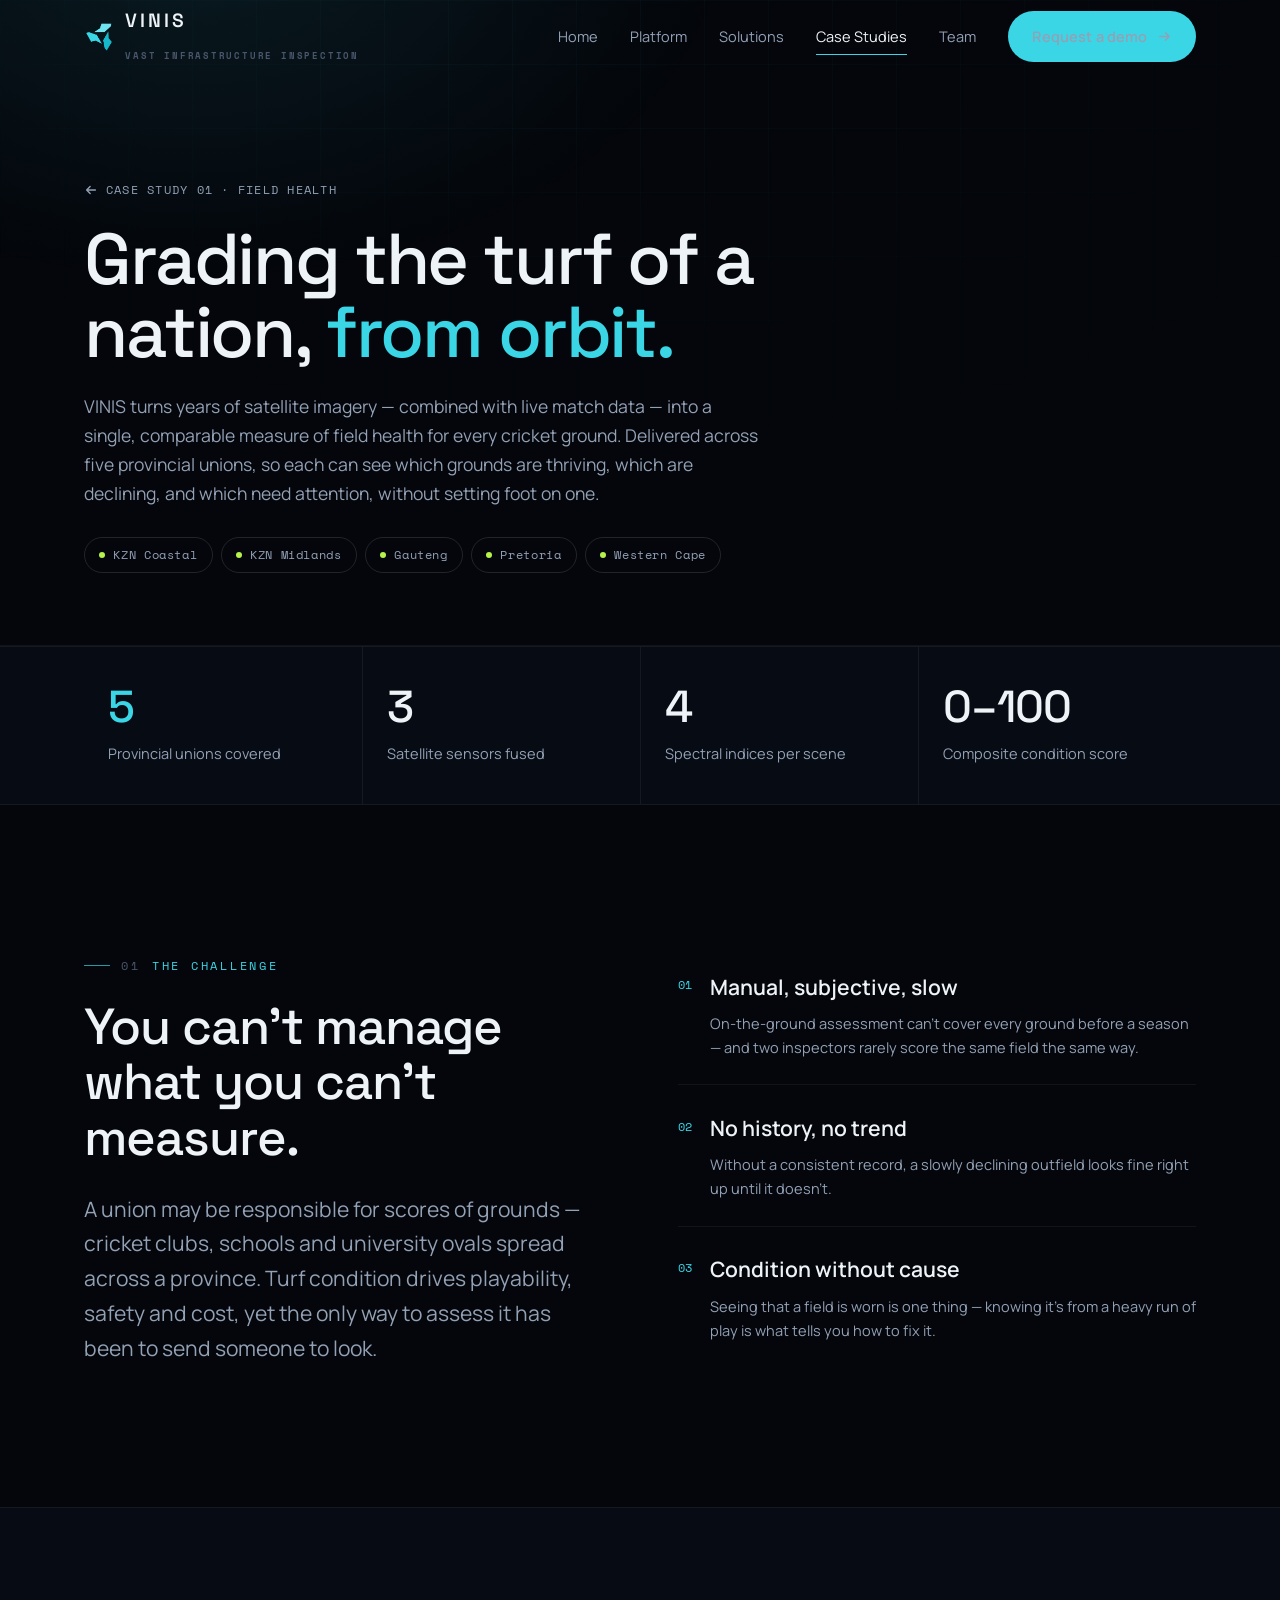
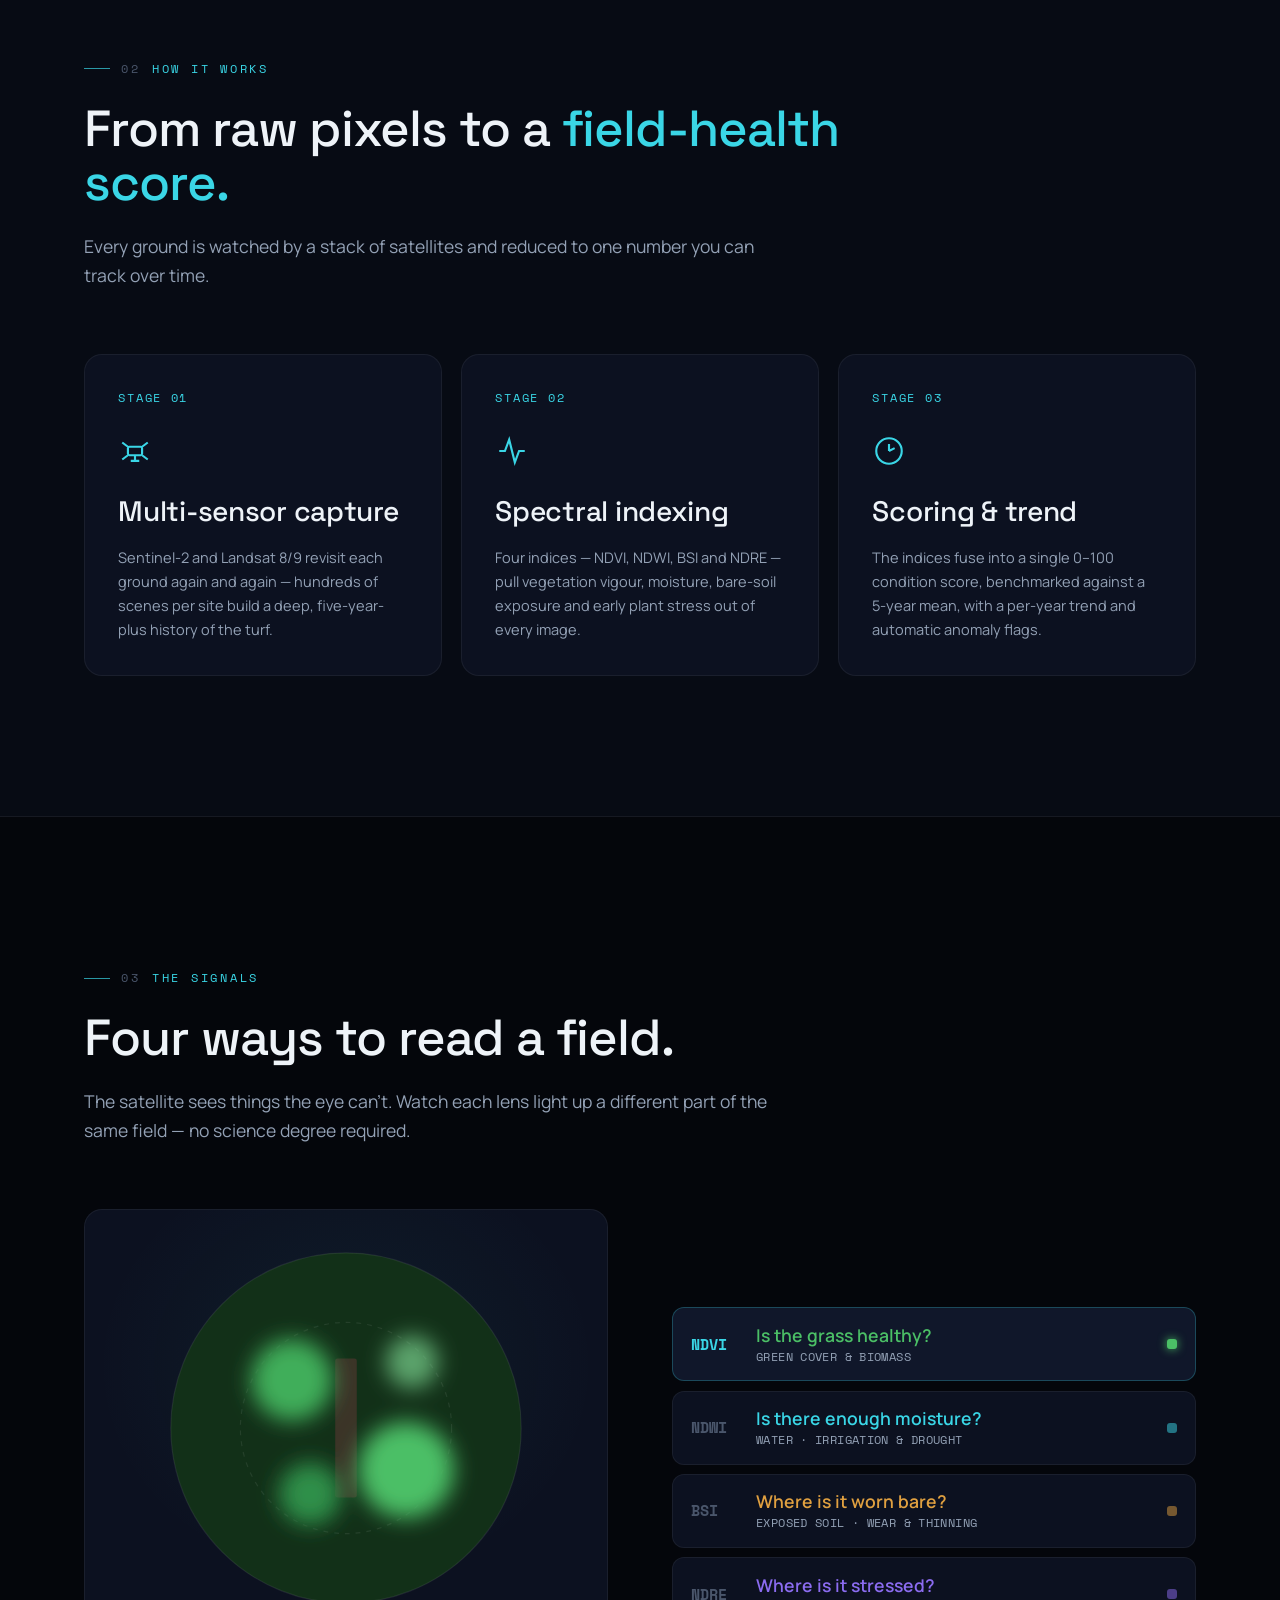
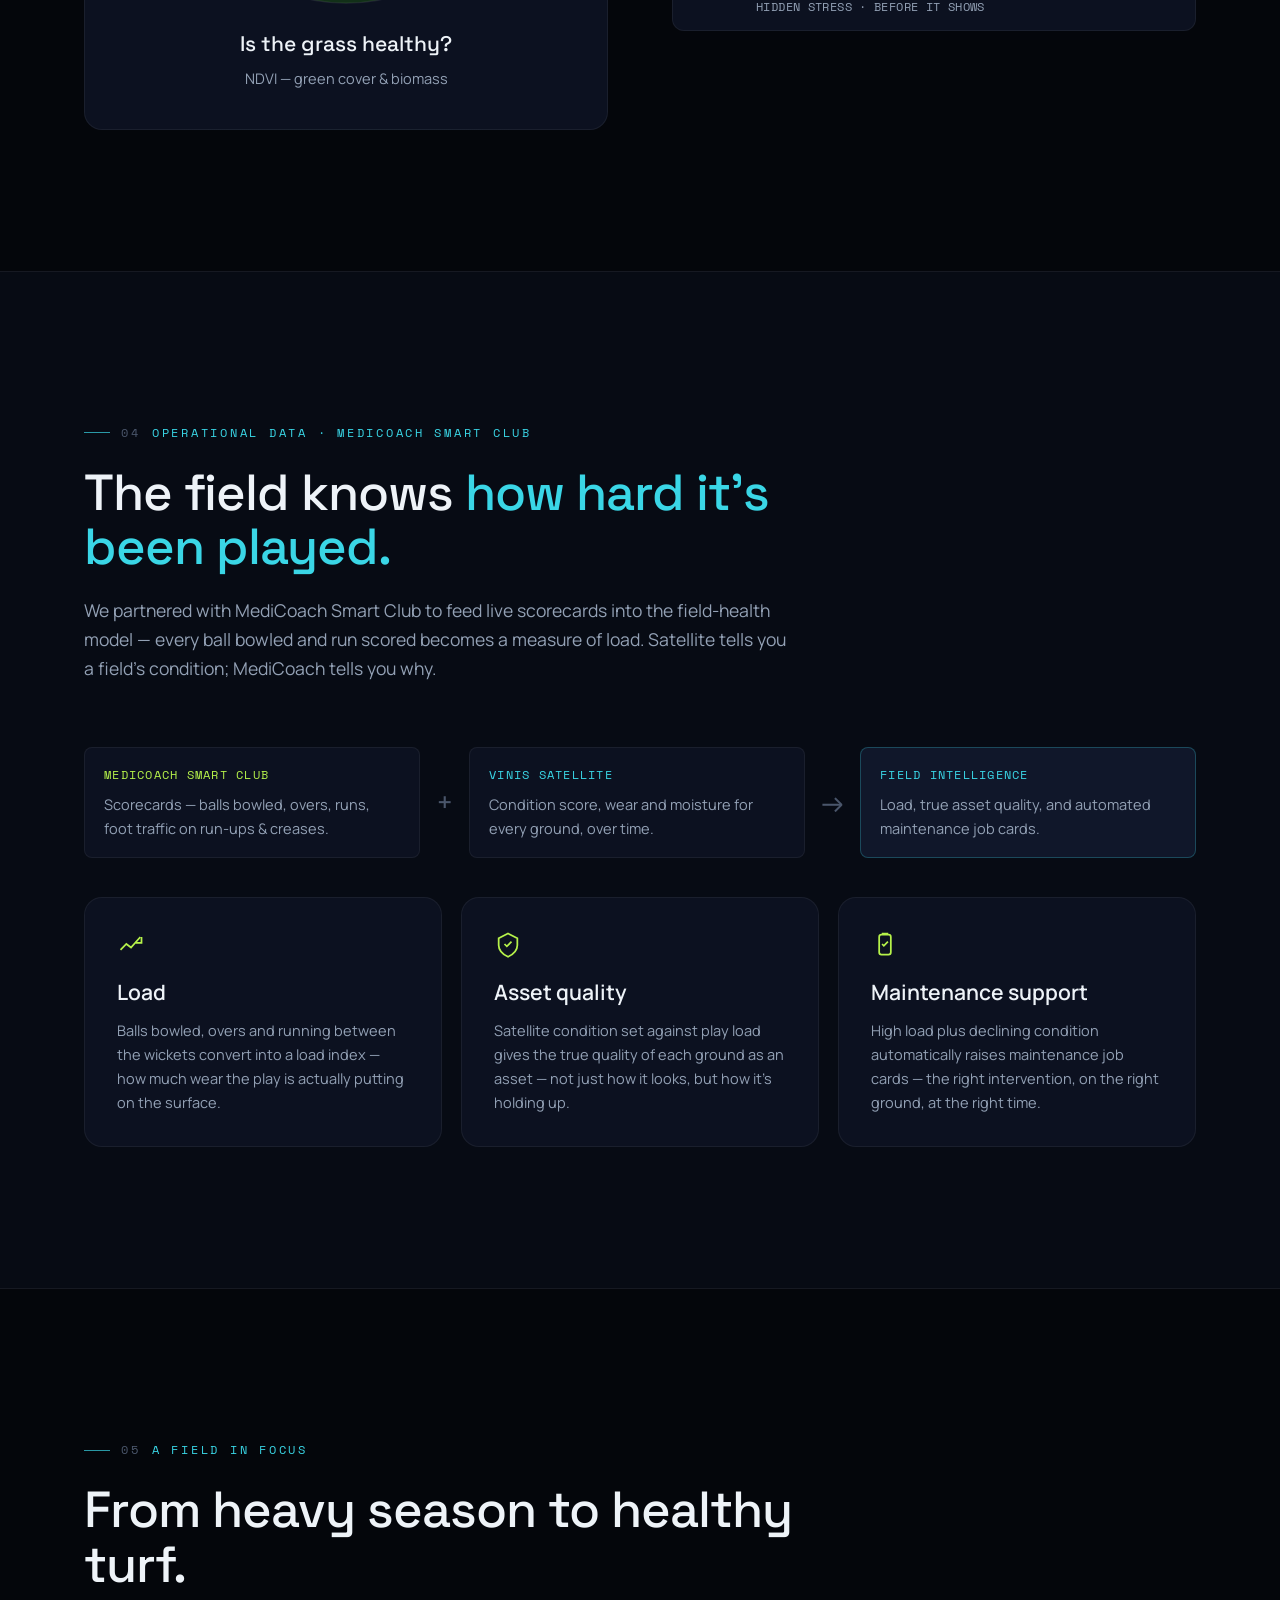
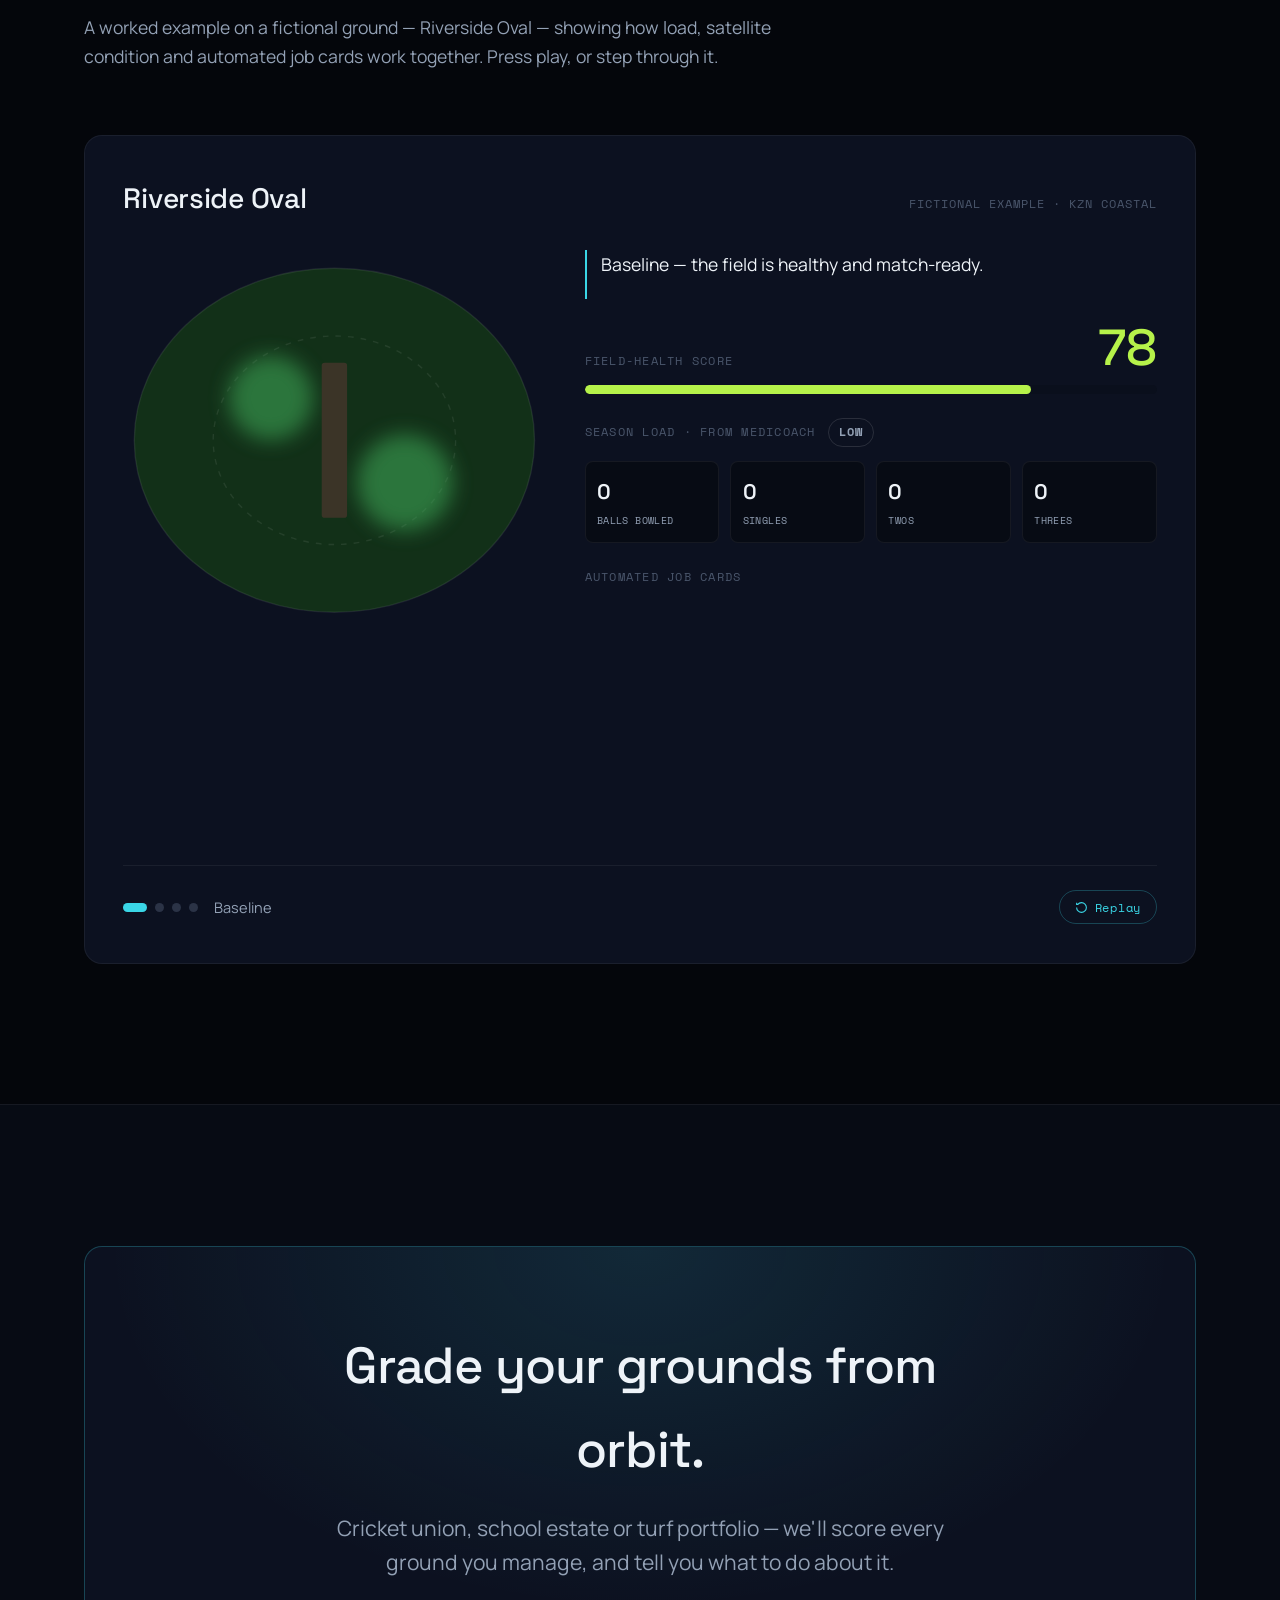
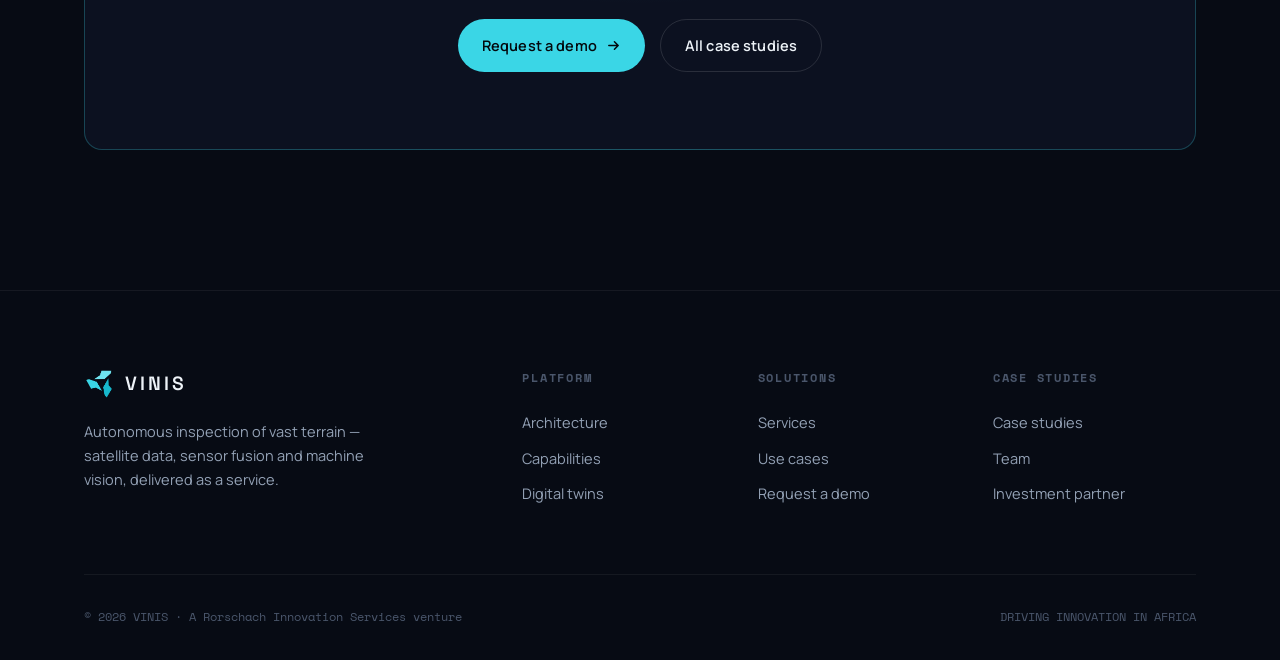
==== commit 0913f2fe: "Add landing logo animation + real brand logo - Home page plays the VINIS logo animation (sped up ~2." ====
--- a/case-field-health.html
+++ b/case-field-health.html
@@ -10,7 +10,7 @@
   <link rel="preconnect" href="https://fonts.gstatic.com" crossorigin />
   <link href="https://fonts.googleapis.com/css2?family=Space+Grotesk:wght@400;500;600;700&family=Manrope:wght@400;500;600;700;800&family=Space+Mono:wght@400;700&display=swap" rel="stylesheet" />
   <link rel="stylesheet" href="style.css" />
-  <link rel="icon" href="data:image/svg+xml,%3Csvg xmlns='http://www.w3.org/2000/svg' viewBox='0 0 32 32'%3E%3Ccircle cx='16' cy='16' r='6' fill='none' stroke='%233ad6e6' stroke-width='2'/%3E%3Ccircle cx='16' cy='16' r='13' fill='none' stroke='%233ad6e6' stroke-width='1' stroke-dasharray='3 3' opacity='.6'/%3E%3Ccircle cx='16' cy='3' r='2.5' fill='%23b6f24a'/%3E%3C/svg%3E" />
+  <link rel="icon" type="image/png" href="assets/vinis-mark.png" />
 </head>
 <body>
 
@@ -18,11 +18,7 @@
   <nav class="nav" id="nav">
     <div class="wrap nav-inner">
       <a href="index.html" class="brand" aria-label="VINIS home">
-        <svg class="mark" viewBox="0 0 32 32" fill="none" aria-hidden="true">
-          <circle cx="16" cy="16" r="6" stroke="#3ad6e6" stroke-width="2"/>
-          <circle cx="16" cy="16" r="13" stroke="#3ad6e6" stroke-width="1" stroke-dasharray="3 3" opacity=".6"/>
-          <circle cx="16" cy="3" r="2.5" fill="#b6f24a"/>
-        </svg>
+        <img class="mark" src="assets/vinis-mark.png" alt="" width="30" height="30" />
         <span>VINIS<br><span class="sub">Vast Infrastructure Inspection</span></span>
       </a>
       <div class="nav-links" id="navLinks">
@@ -412,11 +408,7 @@
       <div class="footer-grid">
         <div>
           <a href="index.html" class="brand">
-            <svg class="mark" viewBox="0 0 32 32" fill="none" aria-hidden="true">
-              <circle cx="16" cy="16" r="6" stroke="#3ad6e6" stroke-width="2"/>
-              <circle cx="16" cy="16" r="13" stroke="#3ad6e6" stroke-width="1" stroke-dasharray="3 3" opacity=".6"/>
-              <circle cx="16" cy="3" r="2.5" fill="#b6f24a"/>
-            </svg>
+            <img class="mark" src="assets/vinis-mark.png" alt="" width="30" height="30" />
             <span>VINIS</span>
           </a>
           <p class="fdesc">Autonomous inspection of vast terrain — satellite data, sensor fusion and machine vision, delivered as a service.</p>
--- a/style.css
+++ b/style.css
@@ -1277,3 +1277,26 @@
 .layer.active .lname .accent { text-shadow: 0 0 22px rgba(58,214,230,0.45); }
 .layer.active .chip { border-color: var(--cyan-bdr); color: var(--text); }
 
+/* ---------- Brand mark image ---------- */
+.brand .mark { object-fit: contain; }
+
+/* ---------- Landing intro (home) ---------- */
+body.intro-lock { overflow: hidden; }
+.intro {
+  position: fixed; inset: 0; z-index: 3000;
+  background: #f2efec;
+  display: grid; place-items: center;
+  opacity: 1; transition: opacity 0.75s ease;
+}
+.intro.hide { opacity: 0; pointer-events: none; }
+.intro-video { width: 100%; height: 100%; object-fit: contain; display: block; }
+.intro-skip {
+  position: absolute; bottom: max(4vh, 1.4rem); right: max(4vw, 1.4rem);
+  font-family: var(--mono); font-size: var(--t-xs); letter-spacing: 0.14em; text-transform: uppercase;
+  color: #5a6472; background: rgba(255, 255, 255, 0.6);
+  border: 1px solid rgba(0, 0, 0, 0.14); border-radius: 100px; padding: 0.5rem 1.1rem;
+  transition: var(--ease); cursor: pointer;
+}
+.intro-skip:hover { color: #0f8ea0; border-color: rgba(0, 0, 0, 0.3); }
+@media (prefers-reduced-motion: reduce) { .intro { display: none; } }
+
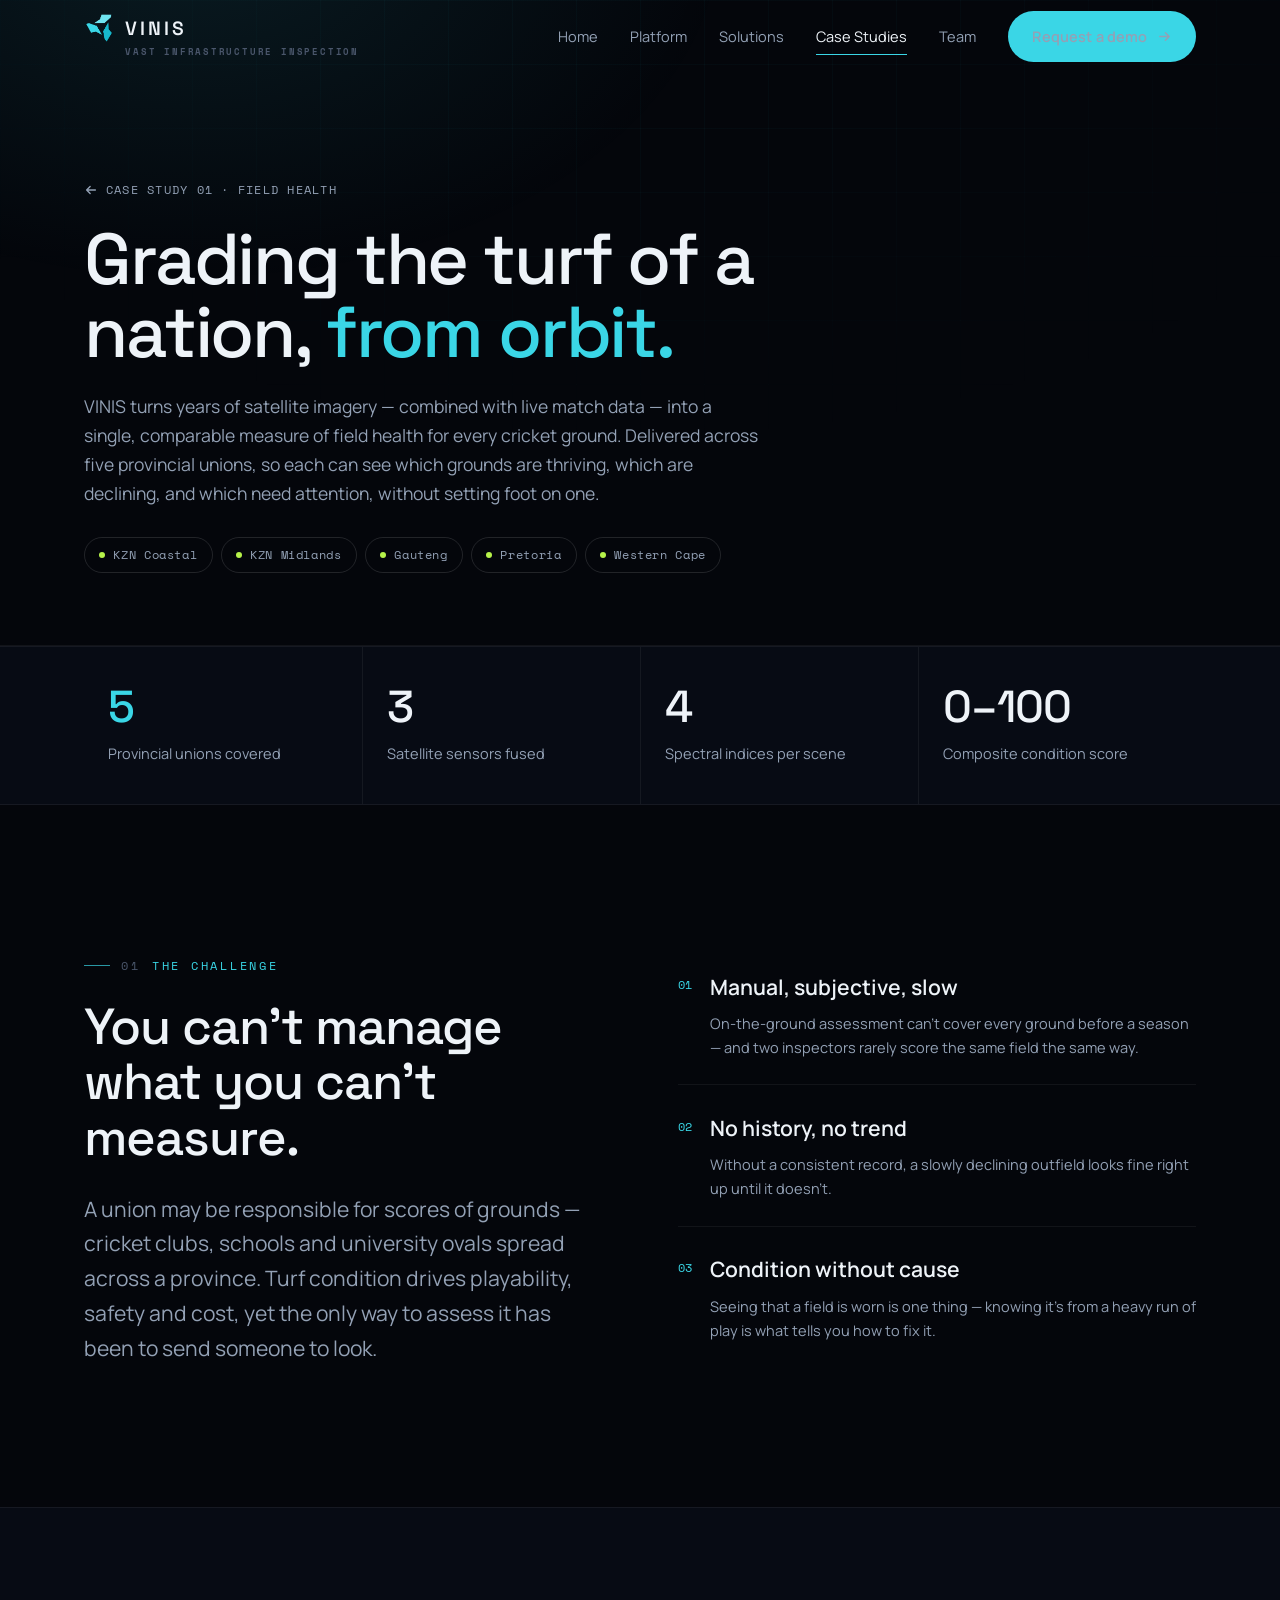
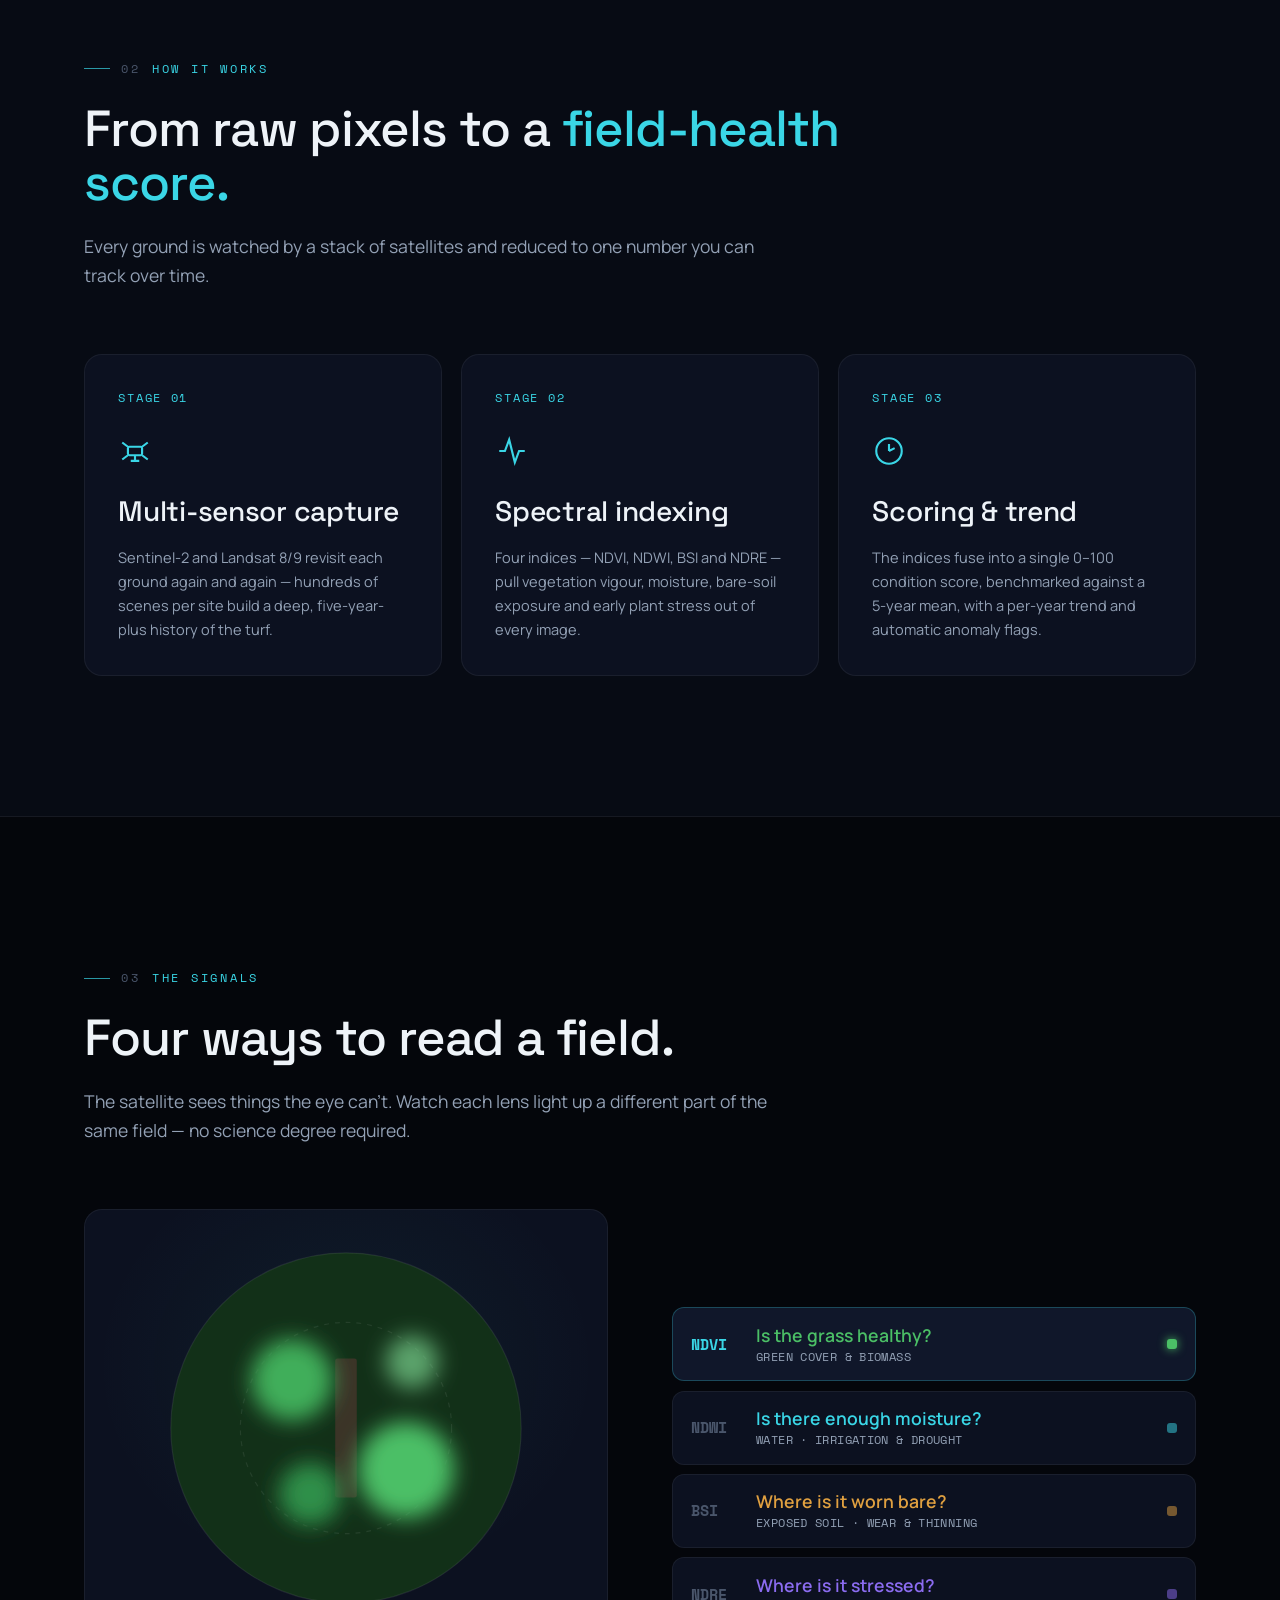
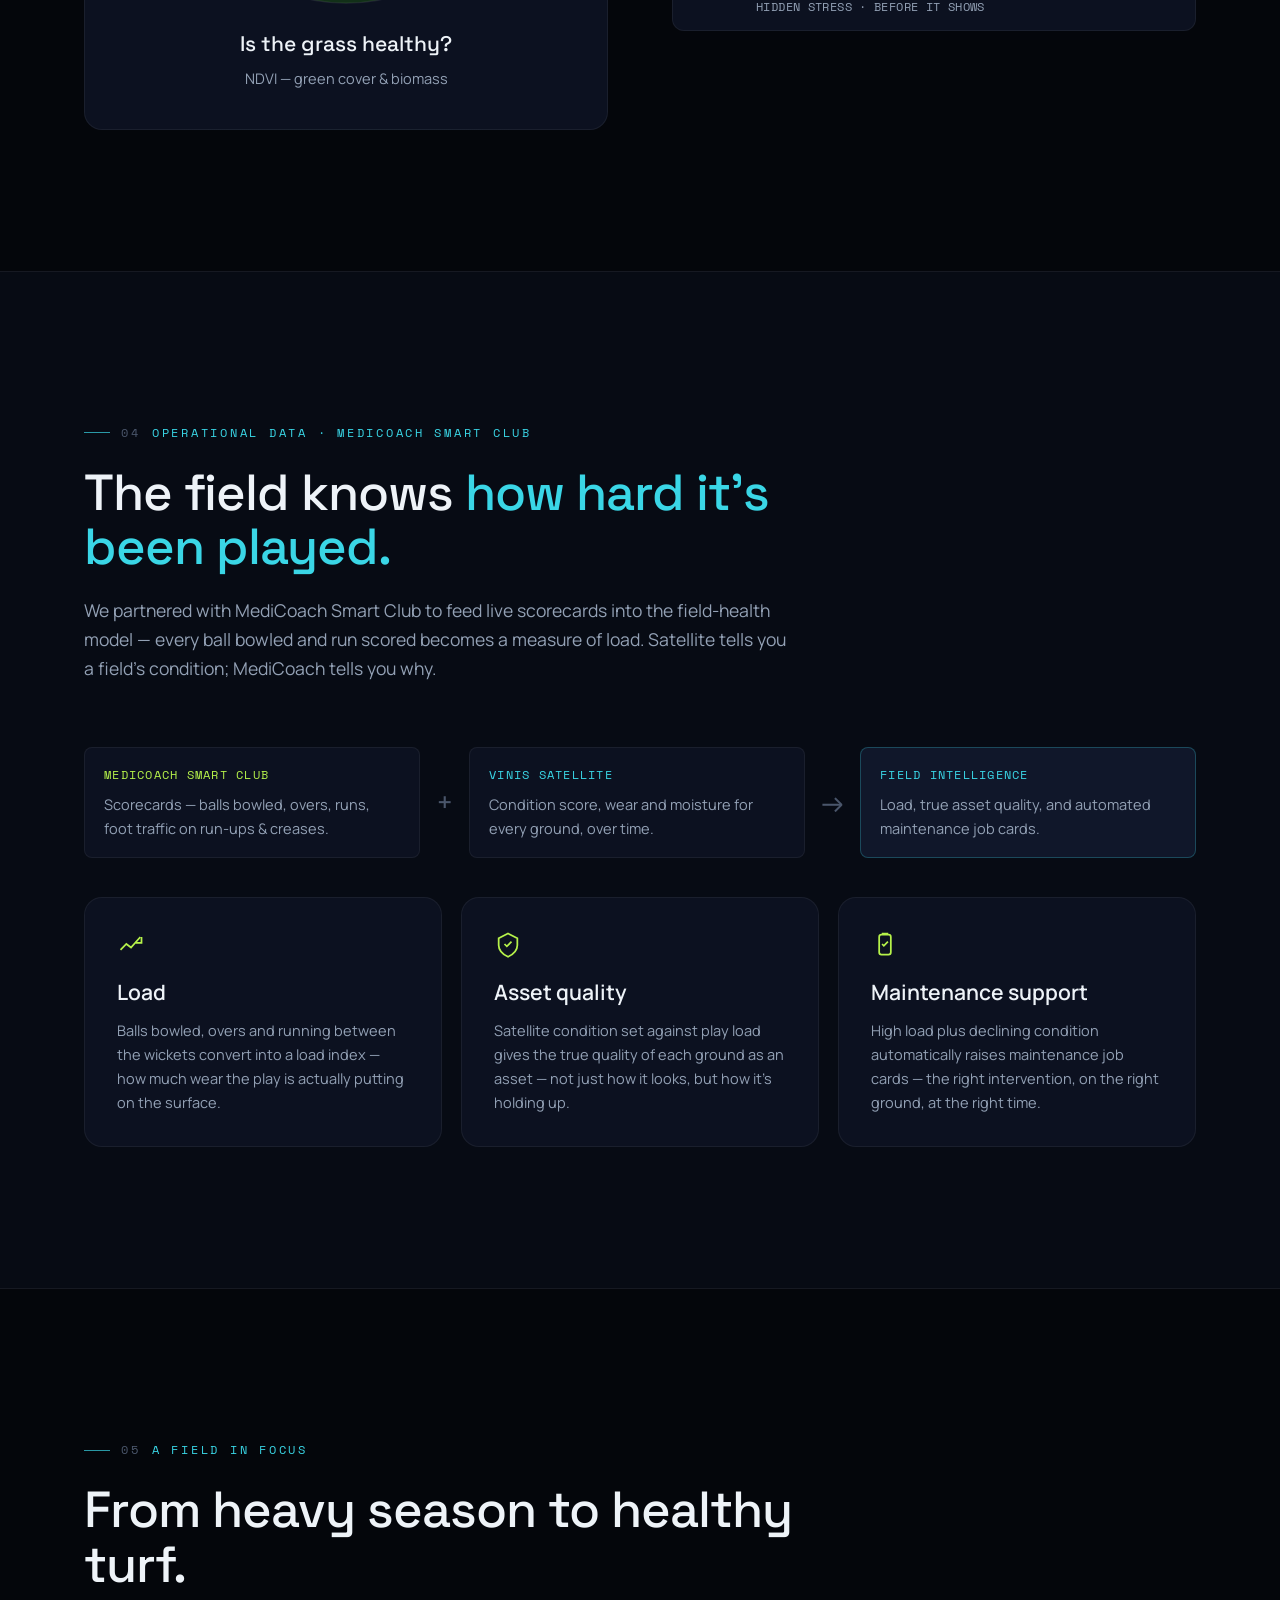
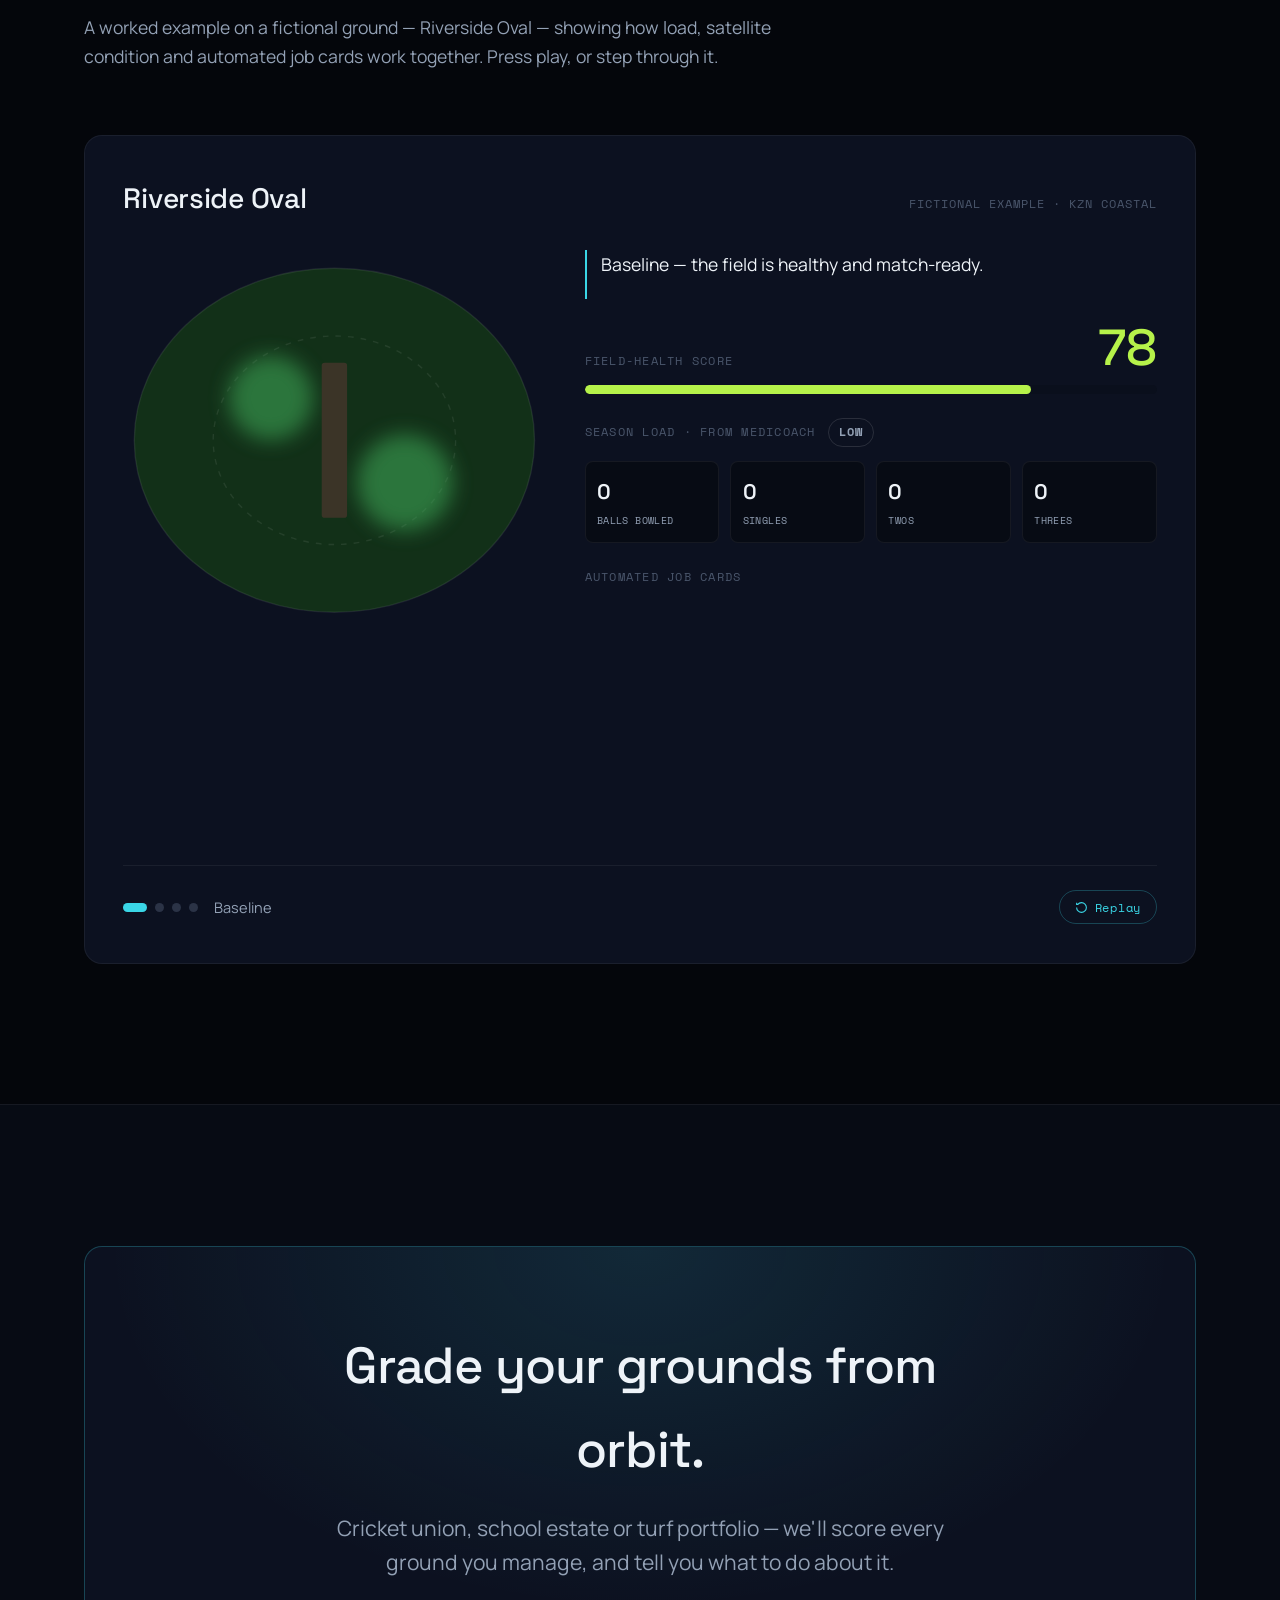
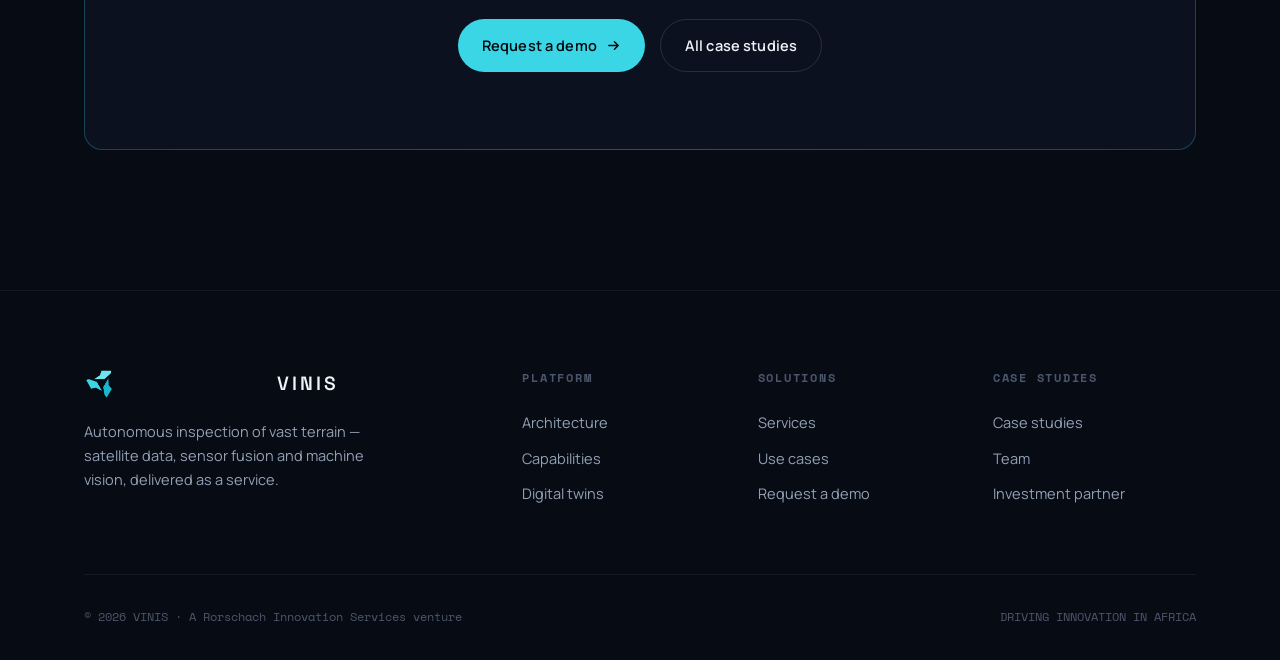
==== commit d1f7327c: "Align nav brand mark with the VINIS wordmark Grid the brand so the logo mark is vertically centred o" ====
--- a/case-field-health.html
+++ b/case-field-health.html
@@ -19,7 +19,8 @@
     <div class="wrap nav-inner">
       <a href="index.html" class="brand" aria-label="VINIS home">
         <img class="mark" src="assets/vinis-mark.png" alt="" width="30" height="30" />
-        <span>VINIS<br><span class="sub">Vast Infrastructure Inspection</span></span>
+        <span class="wordmark">VINIS</span>
+        <span class="sub">Vast Infrastructure Inspection</span>
       </a>
       <div class="nav-links" id="navLinks">
         <a href="index.html">Home</a>
--- a/style.css
+++ b/style.css
@@ -218,16 +218,20 @@
   -webkit-backdrop-filter: blur(18px) saturate(140%);
 }
 .brand {
-  display: flex;
+  display: grid;
+  grid-template-columns: auto auto;
   align-items: center;
-  gap: 0.7rem;
+  column-gap: 0.7rem;
+  row-gap: 0.1rem;
   font-family: var(--display);
   font-weight: 600;
   font-size: 1.2rem;
   letter-spacing: 0.16em;
 }
-.brand .mark { width: 30px; height: 30px; flex: none; }
+.brand .mark { grid-column: 1; grid-row: 1; width: 30px; height: 30px; object-fit: contain; }
+.brand .wordmark { grid-column: 2; grid-row: 1; line-height: 1; }
 .brand .sub {
+  grid-column: 2; grid-row: 2;
   font-family: var(--mono);
   font-size: 0.56rem;
   letter-spacing: 0.2em;
